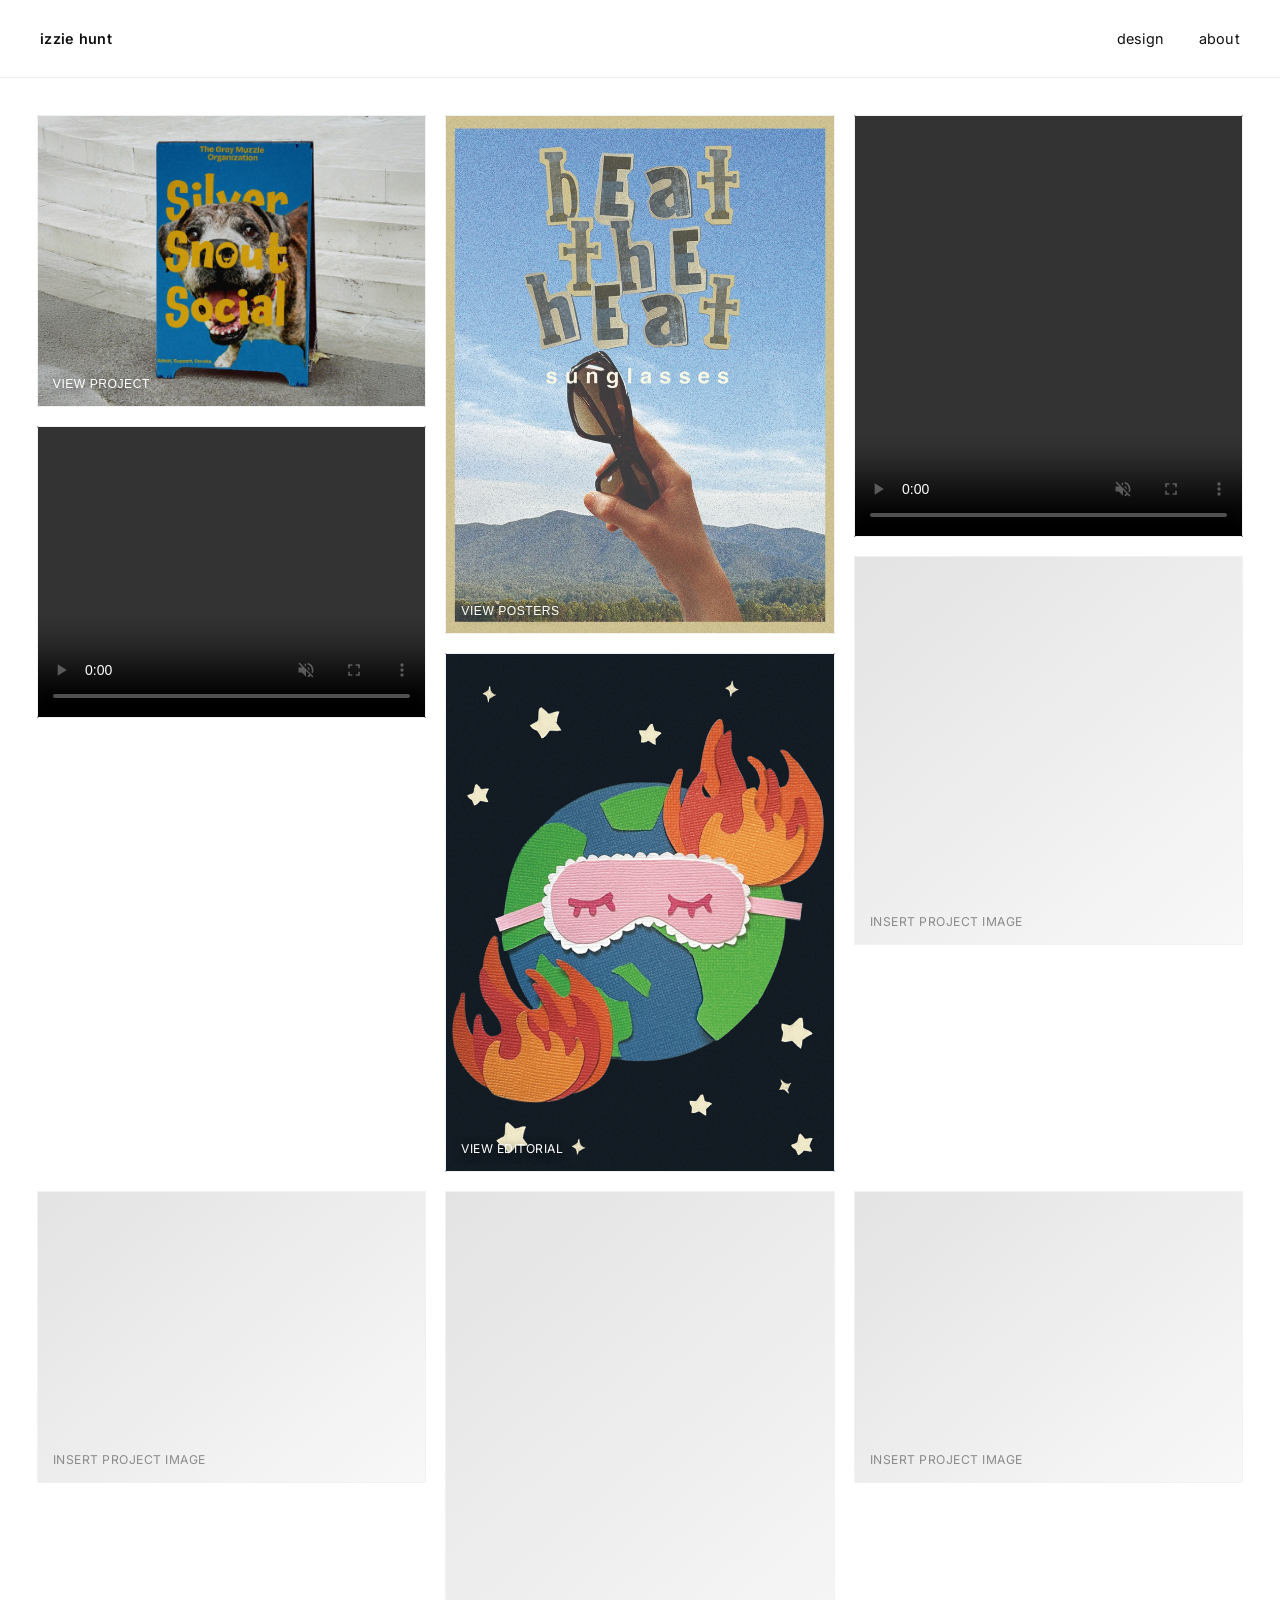
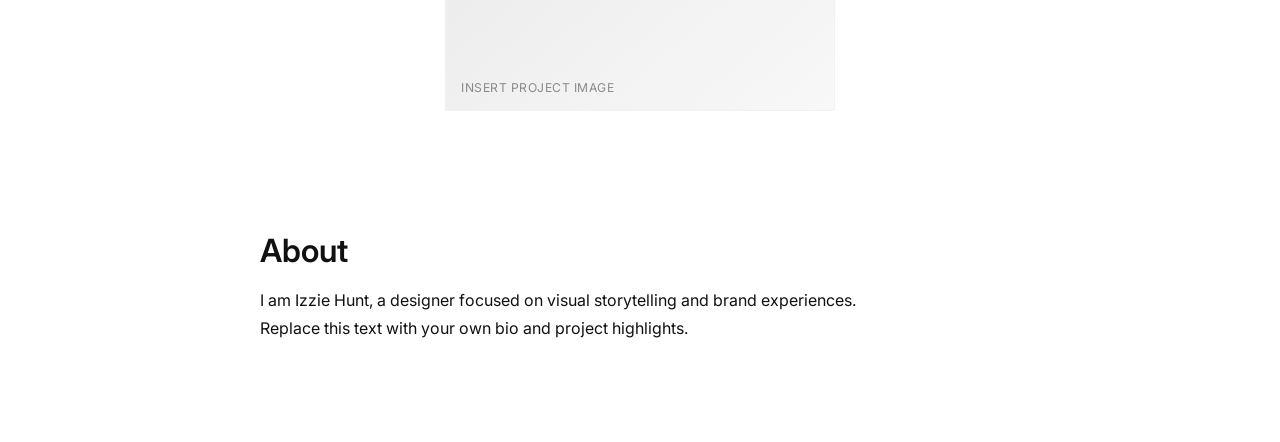
==== index.html @ c98a4c69 "Update index.html" ====
<!DOCTYPE html>
<html lang="en">
  <head>
    <meta charset="UTF-8" />
    <meta name="viewport" content="width=device-width, initial-scale=1.0" />
    <title>Izzie Hunt Portfolio</title>
    <link rel="preconnect" href="https://fonts.googleapis.com" />
    <link rel="preconnect" href="https://fonts.gstatic.com" crossorigin />
    <link
      href="https://fonts.googleapis.com/css2?family=Inter:wght@400;500;600&display=swap"
      rel="stylesheet"
    />
    <link rel="stylesheet" href="./styles.css" />
  </head>
  <body>
    <header class="top-bar">
      <a class="brand" href="#top">izzie hunt</a>
      <nav class="menu" aria-label="Main navigation">
        <a href="#design">design</a>
        <a href="#about">about</a>
      </nav>
    </header>

    <main id="top">
      <section
        id="design"
        class="gallery gallery--placed"
        aria-label="Selected work"
      >
        <div
          class="gallery__left-stack"
          role="group"
          aria-label="Silver Snout Social project and DSGN grid motion"
        >
          <article class="work work-landscape featured-work gallery__mia">
            <button
              class="work-link"
              id="openProjectGallery"
              aria-label="Open Silver Snout Social project gallery"
            >
              <img
                src="./assets/mia-poster.png"
                alt="Silver Snout Social poster design"
              />
              <span class="slot-label">View Project</span>
            </button>
          </article>
          <article class="work work-landscape gallery__grid-video">
            <video
              id="motion103Video"
              class="motion-grid-video grid-video-el"
              src="./assets/final-103-po4.mp4"
              autoplay
              loop
              muted
              controls
              controlsList="nofullscreen"
              disablePictureInPicture
              playsinline
              preload="auto"
              aria-label="DSGN 103 PO4 — grid motion piece"
            ></video>
          </article>
        </div>
        <div
          class="gallery__middle-stack"
          role="group"
          aria-label="Poster series and editorial illustration"
        >
          <article class="work work-portrait gallery__r1c2 poster-project-cover">
            <button
              type="button"
              class="work-link"
              id="openPosterGallery"
              aria-label="Open poster series gallery"
            >
              <img
                src="./assets/poster-2.png"
                alt=""
              />
              <span class="slot-label poster-project-label">View posters</span>
            </button>
          </article>
          <article class="work work-portrait gallery__r2-portrait editorial-project-cover">
            <a
              class="work-link"
              href="./assets/editorial-illustration-102.pdf"
              target="_blank"
              rel="noopener noreferrer"
              aria-label="Open editorial illustration PDF in a new tab"
            >
              <img
                src="./assets/editorial-illustration-102.png"
                alt="Editorial illustration from final for submission 102"
              />
              <span class="slot-label poster-project-label">View editorial</span>
            </a>
          </article>
        </div>
        <article class="work work-landscape gallery__r1c3 gallery__flicker">
          <video
            class="portfolio-screen-recording grid-video-el"
            src="./assets/screen-recording-2026-04-27.mov"
            autoplay
            loop
            muted
            controls
            controlsList="nofullscreen"
            disablePictureInPicture
            playsinline
            preload="auto"
            aria-label="Flicker recording — Light up the night"
          ></video>
        </article>
        <article class="work work-square gallery__r2-c3">
          <div class="slot-label">Insert Project Image</div>
        </article>
        <article class="work work-landscape gallery__r3-a">
          <div class="slot-label">Insert Project Image</div>
        </article>
        <article class="work work-portrait gallery__r3-b">
          <div class="slot-label">Insert Project Image</div>
        </article>
        <article class="work work-landscape gallery__r3-insert">
          <div class="slot-label">Insert Project Image</div>
        </article>
      </section>

      <section id="about" class="about">
        <h1>About</h1>
        <p>
          I am Izzie Hunt, a designer focused on visual storytelling and brand
          experiences. Replace this text with your own bio and project
          highlights.
        </p>
      </section>
    </main>

    <div
      class="lightbox"
      id="projectLightbox"
      aria-hidden="true"
      role="dialog"
      aria-label="Project image gallery"
    >
      <button class="lightbox-close" id="closeLightbox" aria-label="Close gallery">
        &times;
      </button>
      <button class="lightbox-nav prev" id="prevImage" aria-label="Previous image">
        &#10094;
      </button>
      <figure class="lightbox-content">
        <img id="lightboxImage" src="" alt="" />
      </figure>
      <button class="lightbox-nav next" id="nextImage" aria-label="Next image">
        &#10095;
      </button>
    </div>

    <div
      class="lightbox lightbox--posters"
      id="posterLightbox"
      aria-hidden="true"
      role="dialog"
      aria-label="Poster series gallery"
    >
      <button
        class="lightbox-close"
        id="closePosterLightbox"
        type="button"
        aria-label="Close poster gallery"
      >
        &times;
      </button>
      <button
        class="lightbox-nav prev"
        id="prevPoster"
        type="button"
        aria-label="Previous poster"
      >
        &#10094;
      </button>
      <figure class="lightbox-content">
        <img id="posterLightboxImage" src="" alt="" width="768" height="1024" />
      </figure>
      <button
        class="lightbox-nav next"
        id="nextPoster"
        type="button"
        aria-label="Next poster"
      >
        &#10095;
      </button>
    </div>

    <script>
      const projectImages = [
        {
          src: "./assets/mia-poster.png",
          alt: "Silver Snout Social poster design"
        },
        {
          src: "./assets/tote-bag-mockup.png",
          alt: "Silver Snout Social tote bag mockup"
        },
        {
          src: "./assets/employee-tshirt.png",
          alt: "Silver Snout Social t-shirt mockup"
        },
        {
          src: "./assets/bandana-merch-mockup.png",
          alt: "Silver Snout Social bandana mockup"
        }
      ];

      const openButton = document.getElementById("openProjectGallery");
      const lightbox = document.getElementById("projectLightbox");
      const lightboxImage = document.getElementById("lightboxImage");
      const closeButton = document.getElementById("closeLightbox");
      const prevButton = document.getElementById("prevImage");
      const nextButton = document.getElementById("nextImage");
      let currentIndex = 0;

      function renderImage(index) {
        const selected = projectImages[index];
        lightboxImage.src = selected.src;
        lightboxImage.alt = selected.alt;
      }

      const posterImages = [
        {
          src: "./assets/poster-2.png",
          alt: "Poster — beat the heat"
        },
        {
          src: "./assets/poster-1.png",
          alt: "Poster — gold clouds"
        },
        {
          src: "./assets/poster-3.png",
          alt: "Poster — happier eyes"
        }
      ];

      const posterLightbox = document.getElementById("posterLightbox");
      const posterLightboxImage = document.getElementById("posterLightboxImage");
      const openPosterButton = document.getElementById("openPosterGallery");
      const closePosterButton = document.getElementById("closePosterLightbox");
      const prevPosterButton = document.getElementById("prevPoster");
      const nextPosterButton = document.getElementById("nextPoster");
      let posterCurrentIndex = 0;

      function renderPoster(index) {
        const selected = posterImages[index];
        posterLightboxImage.src = selected.src;
        posterLightboxImage.alt = selected.alt;
      }

      function closePosterLightbox() {
        posterLightbox.classList.remove("is-open");
        posterLightbox.setAttribute("aria-hidden", "true");
        document.body.classList.remove("no-scroll");
      }

      function openPosterLightbox() {
        closeLightbox();
        posterCurrentIndex = 0;
        renderPoster(posterCurrentIndex);
        posterLightbox.classList.add("is-open");
        posterLightbox.setAttribute("aria-hidden", "false");
        document.body.classList.add("no-scroll");
      }

      function showPosterPrevious() {
        posterCurrentIndex =
          (posterCurrentIndex - 1 + posterImages.length) % posterImages.length;
        renderPoster(posterCurrentIndex);
      }

      function showPosterNext() {
        posterCurrentIndex = (posterCurrentIndex + 1) % posterImages.length;
        renderPoster(posterCurrentIndex);
      }

      function openLightbox() {
        closePosterLightbox();
        renderImage(currentIndex);
        lightbox.classList.add("is-open");
        lightbox.setAttribute("aria-hidden", "false");
        document.body.classList.add("no-scroll");
      }

      function closeLightbox() {
        lightbox.classList.remove("is-open");
        lightbox.setAttribute("aria-hidden", "true");
        if (!posterLightbox.classList.contains("is-open")) {
          document.body.classList.remove("no-scroll");
        }
      }

      function showPrevious() {
        currentIndex =
          (currentIndex - 1 + projectImages.length) % projectImages.length;
        renderImage(currentIndex);
      }

      function showNext() {
        currentIndex = (currentIndex + 1) % projectImages.length;
        renderImage(currentIndex);
      }

      openButton.addEventListener("click", openLightbox);
      closeButton.addEventListener("click", closeLightbox);
      prevButton.addEventListener("click", showPrevious);
      nextButton.addEventListener("click", showNext);

      lightbox.addEventListener("click", (event) => {
        if (event.target === lightbox) {
          closeLightbox();
        }
      });

      openPosterButton.addEventListener("click", openPosterLightbox);
      closePosterButton.addEventListener("click", closePosterLightbox);
      prevPosterButton.addEventListener("click", showPosterPrevious);
      nextPosterButton.addEventListener("click", showPosterNext);

      posterLightbox.addEventListener("click", (event) => {
        if (event.target === posterLightbox) {
          closePosterLightbox();
        }
      });

      const motion103Video = document.getElementById("motion103Video");
      if (motion103Video) {
        motion103Video.addEventListener("dblclick", (event) => {
          event.preventDefault();
        });
        const tryMotionPlay = () => {
          motion103Video.play().catch(() => {});
        };
        motion103Video.addEventListener("loadedmetadata", tryMotionPlay);
      }

      document.addEventListener("keydown", (event) => {
        if (event.key === "Escape") {
          if (posterLightbox.classList.contains("is-open")) {
            closePosterLightbox();
            return;
          }
          if (lightbox.classList.contains("is-open")) {
            closeLightbox();
          }
          return;
        }
        if (posterLightbox.classList.contains("is-open")) {
          if (event.key === "ArrowLeft") {
            showPosterPrevious();
          }
          if (event.key === "ArrowRight") {
            showPosterNext();
          }
          return;
        }
        if (!lightbox.classList.contains("is-open")) {
          return;
        }
        if (event.key === "ArrowLeft") {
          showPrevious();
        }
        if (event.key === "ArrowRight") {
          showNext();
        }
      });

      const portfolioVideos = document.querySelectorAll(
        ".portfolio-screen-recording"
      );
      portfolioVideos.forEach((video) => {
        video.addEventListener("dblclick", (event) => {
          event.preventDefault();
        });
        const setPlaybackDouble = () => {
          video.playbackRate = 2;
        };
        const tryPlay = () => {
          setPlaybackDouble();
          video.play().catch(() => {});
        };
        video.addEventListener("loadedmetadata", tryPlay);
        video.addEventListener("play", () => {
          portfolioVideos.forEach((other) => {
            if (other !== video) {
              other.pause();
            }
          });
          setPlaybackDouble();
        });
      });

      document.addEventListener("visibilitychange", () => {
        if (document.hidden) {
          return;
        }
        document.querySelectorAll(".portfolio-screen-recording").forEach((v) => {
          v.playbackRate = 2;
          v.play().catch(() => {});
        });
        if (motion103Video) {
          motion103Video.play().catch(() => {});
        }
      });
    </script>
  </body>
</html>
---- styles.css ----
:root {
  --bg: #ffffff;
  --text: #111111;
  --muted: #8b8b8b;
  --header-height: 78px;
  --line: #ececec;
}

* {
  box-sizing: border-box;
}

html {
  scroll-behavior: smooth;
}

body {
  margin: 0;
  font-family: "Inter", -apple-system, BlinkMacSystemFont, "Segoe UI", sans-serif;
  background: var(--bg);
  color: var(--text);
}

body.no-scroll {
  overflow: hidden;
}

.top-bar {
  position: sticky;
  top: 0;
  z-index: 1000;
  height: var(--header-height);
  display: flex;
  align-items: center;
  justify-content: space-between;
  padding: 0 clamp(1rem, 4vw, 2.5rem);
  background: rgba(255, 255, 255, 0.95);
  backdrop-filter: blur(4px);
  border-bottom: 1px solid var(--line);
}

.brand,
.menu a {
  text-decoration: none;
  color: var(--text);
  text-transform: lowercase;
  letter-spacing: 0.02em;
  font-size: 0.9rem;
}

.brand {
  font-weight: 600;
}

.menu {
  display: flex;
  gap: clamp(1.2rem, 3vw, 2.2rem);
}

main {
  padding: clamp(1.3rem, 3.5vw, 2.3rem);
}

.gallery {
  display: grid;
  grid-template-columns: repeat(12, 1fr);
  gap: clamp(0.75rem, 1.5vw, 1.25rem);
}

.gallery--placed .gallery__left-stack {
  grid-column: 1 / span 4;
  grid-row: 1 / span 2;
  display: flex;
  flex-direction: column;
  gap: clamp(0.75rem, 1.5vw, 1.25rem);
  align-self: start;
  min-width: 0;
}

.gallery__left-stack .gallery__mia,
.gallery__left-stack .gallery__grid-video {
  width: 100%;
}

.gallery--placed .gallery__middle-stack {
  grid-column: 5 / span 4;
  grid-row: 1 / span 2;
  display: flex;
  flex-direction: column;
  gap: clamp(0.75rem, 1.5vw, 1.25rem);
  align-self: start;
  min-width: 0;
}

.gallery__middle-stack .gallery__r1c2,
.gallery__middle-stack .gallery__r2-portrait {
  width: 100%;
}

.gallery--placed .gallery__r1c2 {
  grid-column: 5 / span 4;
  grid-row: 1;
}

.gallery--placed .gallery__r1c3 {
  grid-column: 9 / span 4;
  grid-row: 1;
}

.gallery--placed .gallery__r2-portrait {
  grid-column: 5 / span 4;
  grid-row: 2;
}

.gallery--placed .gallery__r2-c3 {
  grid-column: 9 / span 4;
  grid-row: 2;
}

.gallery--placed .gallery__r3-a {
  grid-column: 1 / span 4;
  grid-row: 3;
}

.gallery--placed .gallery__r3-b {
  grid-column: 5 / span 4;
  grid-row: 3;
}

.gallery--placed .gallery__r3-insert {
  grid-column: 9 / span 4;
  grid-row: 3;
}

.gallery--placed .gallery__flicker.work-landscape {
  aspect-ratio: unset;
  min-height: 0;
  align-self: stretch;
}

.work {
  position: relative;
  border-radius: 2px;
  min-height: 260px;
  overflow: hidden;
  background-image: linear-gradient(140deg, #e3e3e3 0%, #f8f8f8 100%);
}

.work-link {
  appearance: none;
  width: 100%;
  height: 100%;
  border: 0;
  margin: 0;
  padding: 0;
  background: transparent;
  cursor: pointer;
  position: relative;
}

.featured-work img {
  width: 100%;
  height: 100%;
  object-fit: cover;
  display: block;
  transition: transform 220ms ease;
}

.featured-work:hover img {
  transform: scale(1.015);
}

.work::after {
  content: "";
  position: absolute;
  inset: 0;
  border: 1px solid #f1f1f1;
  pointer-events: none;
}

.slot-label {
  position: absolute;
  left: 1rem;
  bottom: 1rem;
  font-size: 0.76rem;
  color: var(--muted);
  letter-spacing: 0.04em;
  text-transform: uppercase;
}

.featured-work .slot-label {
  color: #ffffff;
  text-shadow: 0 2px 10px rgba(0, 0, 0, 0.6);
}

.poster-project-cover img,
.editorial-project-cover img {
  width: 100%;
  height: 100%;
  object-fit: cover;
  display: block;
  transition: transform 220ms ease;
}

.poster-project-cover:hover img,
.editorial-project-cover:hover img {
  transform: scale(1.015);
}

.poster-project-label {
  color: #ffffff;
  text-shadow: 0 2px 10px rgba(0, 0, 0, 0.65);
}

.grid-video-el {
  width: 100%;
  height: 100%;
  object-fit: cover;
  display: block;
  background: #0a0a0a;
}

.work-landscape {
  grid-column: span 4;
  aspect-ratio: 4 / 3;
}

.work-square {
  grid-column: span 4;
  aspect-ratio: 1 / 1;
}

.work-portrait {
  grid-column: span 4;
  aspect-ratio: 3 / 4;
}

.about {
  margin: clamp(4rem, 10vw, 7rem) auto clamp(2rem, 6vw, 4rem);
  max-width: 760px;
  padding-top: 0.5rem;
}

.about h1 {
  font-size: clamp(1.4rem, 2.8vw, 2rem);
  font-weight: 600;
  margin: 0 0 1rem;
}

.about p {
  margin: 0;
  line-height: 1.75;
  max-width: 62ch;
}

.lightbox {
  position: fixed;
  inset: 0;
  background: rgba(0, 0, 0, 0.82);
  display: none;
  align-items: center;
  justify-content: center;
  z-index: 3000;
}

.lightbox.is-open {
  display: flex;
}

.lightbox-content {
  margin: 0;
  width: min(92vw, 1300px);
  max-height: 88vh;
}

.lightbox-content img {
  width: 100%;
  max-height: 88vh;
  object-fit: contain;
  display: block;
}

.lightbox-close,
.lightbox-nav {
  position: absolute;
  border: 0;
  background: rgba(0, 0, 0, 0.35);
  color: #ffffff;
  cursor: pointer;
}

.lightbox-close {
  top: 1.1rem;
  right: 1.1rem;
  width: 42px;
  height: 42px;
  border-radius: 999px;
  font-size: 1.8rem;
  line-height: 1;
}

.lightbox-nav {
  top: 50%;
  transform: translateY(-50%);
  width: 48px;
  height: 48px;
  border-radius: 999px;
  font-size: 1.7rem;
  line-height: 1;
}

.lightbox-nav.prev {
  left: 1.1rem;
}

.lightbox-nav.next {
  right: 1.1rem;
}

.lightbox--posters .lightbox-close {
  z-index: 3100;
}

@media (max-width: 960px) {
  .gallery.gallery--placed {
    display: flex;
    flex-direction: column;
    align-items: stretch;
    gap: clamp(0.75rem, 1.5vw, 1.25rem);
  }

  .gallery.gallery--placed > * {
    width: 100%;
    max-width: 100%;
    min-width: 0;
    grid-column: unset;
    grid-row: unset;
  }

  .gallery.gallery--placed .gallery__left-stack {
    grid-column: unset;
    grid-row: unset;
    align-self: stretch;
  }

  .gallery.gallery--placed .gallery__middle-stack {
    grid-column: unset;
    grid-row: unset;
    align-self: stretch;
  }

  .gallery.gallery--placed .gallery__flicker.work-landscape {
    align-self: stretch;
    max-height: min(85vh, 720px);
  }

  .gallery.gallery--placed .gallery__flicker .grid-video-el {
    max-height: min(85vh, 720px);
    object-fit: cover;
  }

  .work-landscape,
  .work-square,
  .work-portrait {
    grid-column: unset;
  }
}

@media (max-width: 620px) {
  .top-bar {
    height: 66px;
  }

  .brand,
  .menu a {
    font-size: 0.82rem;
  }

  .work-landscape,
  .work-square,
  .work-portrait {
    grid-column: unset;
  }

  .work {
    min-height: 220px;
  }

  .lightbox-nav {
    width: 42px;
    height: 42px;
  }
}
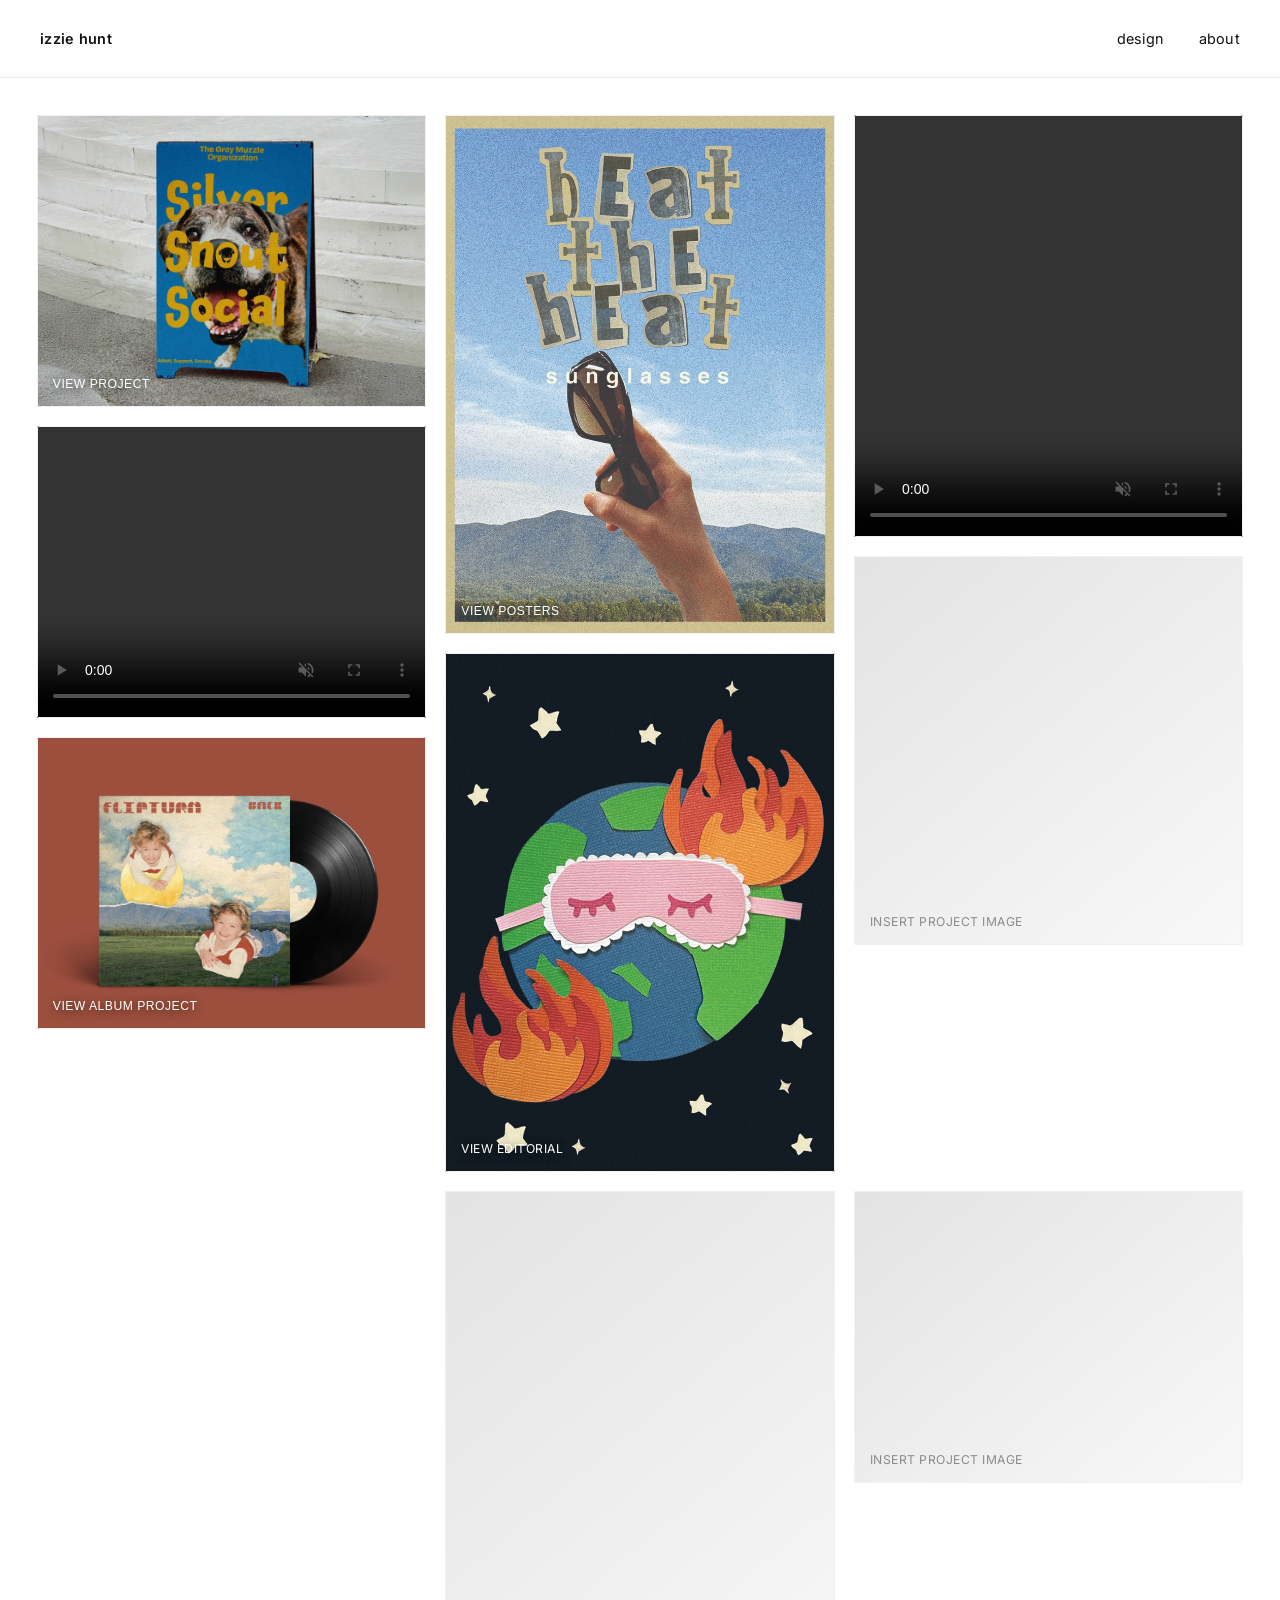
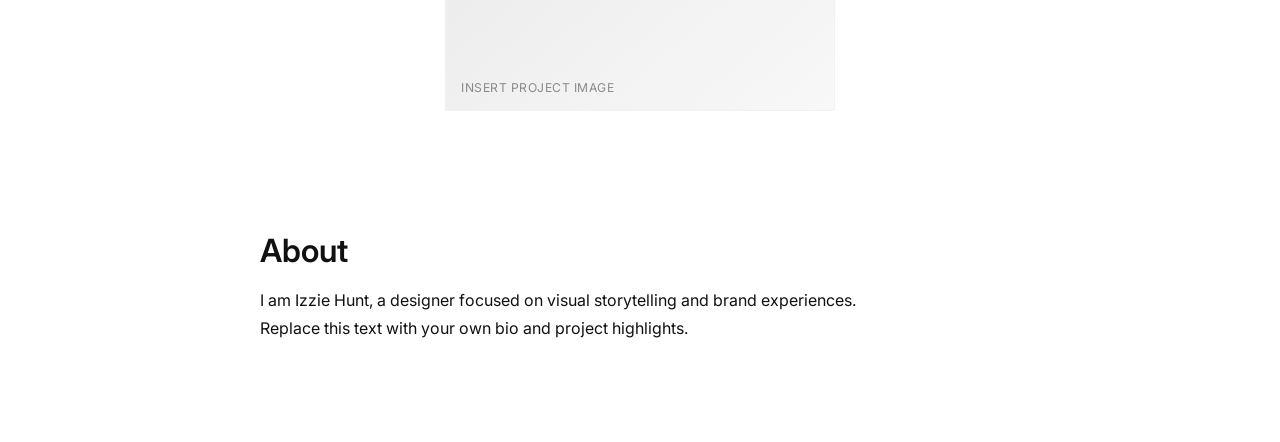
==== commit bb4a7fb2: "adding album covers" ====
--- a/index.html
+++ b/index.html
@@ -60,6 +60,20 @@
               preload="auto"
               aria-label="DSGN 103 PO4 — grid motion piece"
             ></video>
+          </article>
+          <article class="work work-landscape album-project-cover">
+            <button
+              type="button"
+              class="work-link"
+              id="openAlbumGallery"
+              aria-label="Open album cover project gallery"
+            >
+              <img
+                src="./assets/album-color.png"
+                alt="Flipturn Back album cover design"
+              />
+              <span class="slot-label poster-project-label">View album project</span>
+            </button>
           </article>
         </div>
         <div
@@ -115,9 +129,6 @@
         <article class="work work-square gallery__r2-c3">
           <div class="slot-label">Insert Project Image</div>
         </article>
-        <article class="work work-landscape gallery__r3-a">
-          <div class="slot-label">Insert Project Image</div>
-        </article>
         <article class="work work-portrait gallery__r3-b">
           <div class="slot-label">Insert Project Image</div>
         </article>
@@ -193,6 +204,42 @@
       </button>
     </div>
 
+    <div
+      class="lightbox lightbox--album"
+      id="albumLightbox"
+      aria-hidden="true"
+      role="dialog"
+      aria-label="Album cover project gallery"
+    >
+      <button
+        class="lightbox-close"
+        id="closeAlbumLightbox"
+        type="button"
+        aria-label="Close album gallery"
+      >
+        &times;
+      </button>
+      <button
+        class="lightbox-nav prev"
+        id="prevAlbum"
+        type="button"
+        aria-label="Previous album design"
+      >
+        &#10094;
+      </button>
+      <figure class="lightbox-content">
+        <img id="albumLightboxImage" src="" alt="" />
+      </figure>
+      <button
+        class="lightbox-nav next"
+        id="nextAlbum"
+        type="button"
+        aria-label="Next album design"
+      >
+        &#10095;
+      </button>
+    </div>
+
     <script>
       const projectImages = [
         {
@@ -242,6 +289,17 @@
         }
       ];
 
+      const albumImages = [
+        {
+          src: "./assets/album-color.png",
+          alt: "Flipturn Back album cover design with childhood photo collage"
+        },
+        {
+          src: "./assets/album-pattern.png",
+          alt: "Flipturn Back album cover design with retro circular pattern"
+        }
+      ];
+
       const posterLightbox = document.getElementById("posterLightbox");
       const posterLightboxImage = document.getElementById("posterLightboxImage");
       const openPosterButton = document.getElementById("openPosterGallery");
@@ -249,6 +307,13 @@
       const prevPosterButton = document.getElementById("prevPoster");
       const nextPosterButton = document.getElementById("nextPoster");
       let posterCurrentIndex = 0;
+      const albumLightbox = document.getElementById("albumLightbox");
+      const albumLightboxImage = document.getElementById("albumLightboxImage");
+      const openAlbumButton = document.getElementById("openAlbumGallery");
+      const closeAlbumButton = document.getElementById("closeAlbumLightbox");
+      const prevAlbumButton = document.getElementById("prevAlbum");
+      const nextAlbumButton = document.getElementById("nextAlbum");
+      let albumCurrentIndex = 0;
 
       function renderPoster(index) {
         const selected = posterImages[index];
@@ -256,14 +321,23 @@
         posterLightboxImage.alt = selected.alt;
       }
 
+      function renderAlbum(index) {
+        const selected = albumImages[index];
+        albumLightboxImage.src = selected.src;
+        albumLightboxImage.alt = selected.alt;
+      }
+
       function closePosterLightbox() {
         posterLightbox.classList.remove("is-open");
         posterLightbox.setAttribute("aria-hidden", "true");
-        document.body.classList.remove("no-scroll");
+        if (!lightbox.classList.contains("is-open") && !albumLightbox.classList.contains("is-open")) {
+          document.body.classList.remove("no-scroll");
+        }
       }
 
       function openPosterLightbox() {
         closeLightbox();
+        closeAlbumLightbox();
         posterCurrentIndex = 0;
         renderPoster(posterCurrentIndex);
         posterLightbox.classList.add("is-open");
@@ -282,8 +356,38 @@
         renderPoster(posterCurrentIndex);
       }
 
+      function closeAlbumLightbox() {
+        albumLightbox.classList.remove("is-open");
+        albumLightbox.setAttribute("aria-hidden", "true");
+        if (!lightbox.classList.contains("is-open") && !posterLightbox.classList.contains("is-open")) {
+          document.body.classList.remove("no-scroll");
+        }
+      }
+
+      function openAlbumLightbox() {
+        closeLightbox();
+        closePosterLightbox();
+        albumCurrentIndex = 0;
+        renderAlbum(albumCurrentIndex);
+        albumLightbox.classList.add("is-open");
+        albumLightbox.setAttribute("aria-hidden", "false");
+        document.body.classList.add("no-scroll");
+      }
+
+      function showAlbumPrevious() {
+        albumCurrentIndex =
+          (albumCurrentIndex - 1 + albumImages.length) % albumImages.length;
+        renderAlbum(albumCurrentIndex);
+      }
+
+      function showAlbumNext() {
+        albumCurrentIndex = (albumCurrentIndex + 1) % albumImages.length;
+        renderAlbum(albumCurrentIndex);
+      }
+
       function openLightbox() {
         closePosterLightbox();
+        closeAlbumLightbox();
         renderImage(currentIndex);
         lightbox.classList.add("is-open");
         lightbox.setAttribute("aria-hidden", "false");
@@ -293,7 +397,7 @@
       function closeLightbox() {
         lightbox.classList.remove("is-open");
         lightbox.setAttribute("aria-hidden", "true");
-        if (!posterLightbox.classList.contains("is-open")) {
+        if (!posterLightbox.classList.contains("is-open") && !albumLightbox.classList.contains("is-open")) {
           document.body.classList.remove("no-scroll");
         }
       }
@@ -324,10 +428,20 @@
       closePosterButton.addEventListener("click", closePosterLightbox);
       prevPosterButton.addEventListener("click", showPosterPrevious);
       nextPosterButton.addEventListener("click", showPosterNext);
+      openAlbumButton.addEventListener("click", openAlbumLightbox);
+      closeAlbumButton.addEventListener("click", closeAlbumLightbox);
+      prevAlbumButton.addEventListener("click", showAlbumPrevious);
+      nextAlbumButton.addEventListener("click", showAlbumNext);
 
       posterLightbox.addEventListener("click", (event) => {
         if (event.target === posterLightbox) {
           closePosterLightbox();
+        }
+      });
+
+      albumLightbox.addEventListener("click", (event) => {
+        if (event.target === albumLightbox) {
+          closeAlbumLightbox();
         }
       });
 
@@ -344,6 +458,10 @@
 
       document.addEventListener("keydown", (event) => {
         if (event.key === "Escape") {
+          if (albumLightbox.classList.contains("is-open")) {
+            closeAlbumLightbox();
+            return;
+          }
           if (posterLightbox.classList.contains("is-open")) {
             closePosterLightbox();
             return;
@@ -359,6 +477,15 @@
           }
           if (event.key === "ArrowRight") {
             showPosterNext();
+          }
+          return;
+        }
+        if (albumLightbox.classList.contains("is-open")) {
+          if (event.key === "ArrowLeft") {
+            showAlbumPrevious();
+          }
+          if (event.key === "ArrowRight") {
+            showAlbumNext();
           }
           return;
         }
--- a/styles.css
+++ b/styles.css
@@ -69,7 +69,7 @@
 
 .gallery--placed .gallery__left-stack {
   grid-column: 1 / span 4;
-  grid-row: 1 / span 2;
+  grid-row: 1 / span 3;
   display: flex;
   flex-direction: column;
   gap: clamp(0.75rem, 1.5vw, 1.25rem);
@@ -194,7 +194,8 @@
 }
 
 .poster-project-cover img,
-.editorial-project-cover img {
+.editorial-project-cover img,
+.album-project-cover img {
   width: 100%;
   height: 100%;
   object-fit: cover;
@@ -203,7 +204,8 @@
 }
 
 .poster-project-cover:hover img,
-.editorial-project-cover:hover img {
+.editorial-project-cover:hover img,
+.album-project-cover:hover img {
   transform: scale(1.015);
 }
 
@@ -321,6 +323,10 @@
   z-index: 3100;
 }
 
+.lightbox--album .lightbox-close {
+  z-index: 3100;
+}
+
 @media (max-width: 960px) {
   .gallery.gallery--placed {
     display: flex;
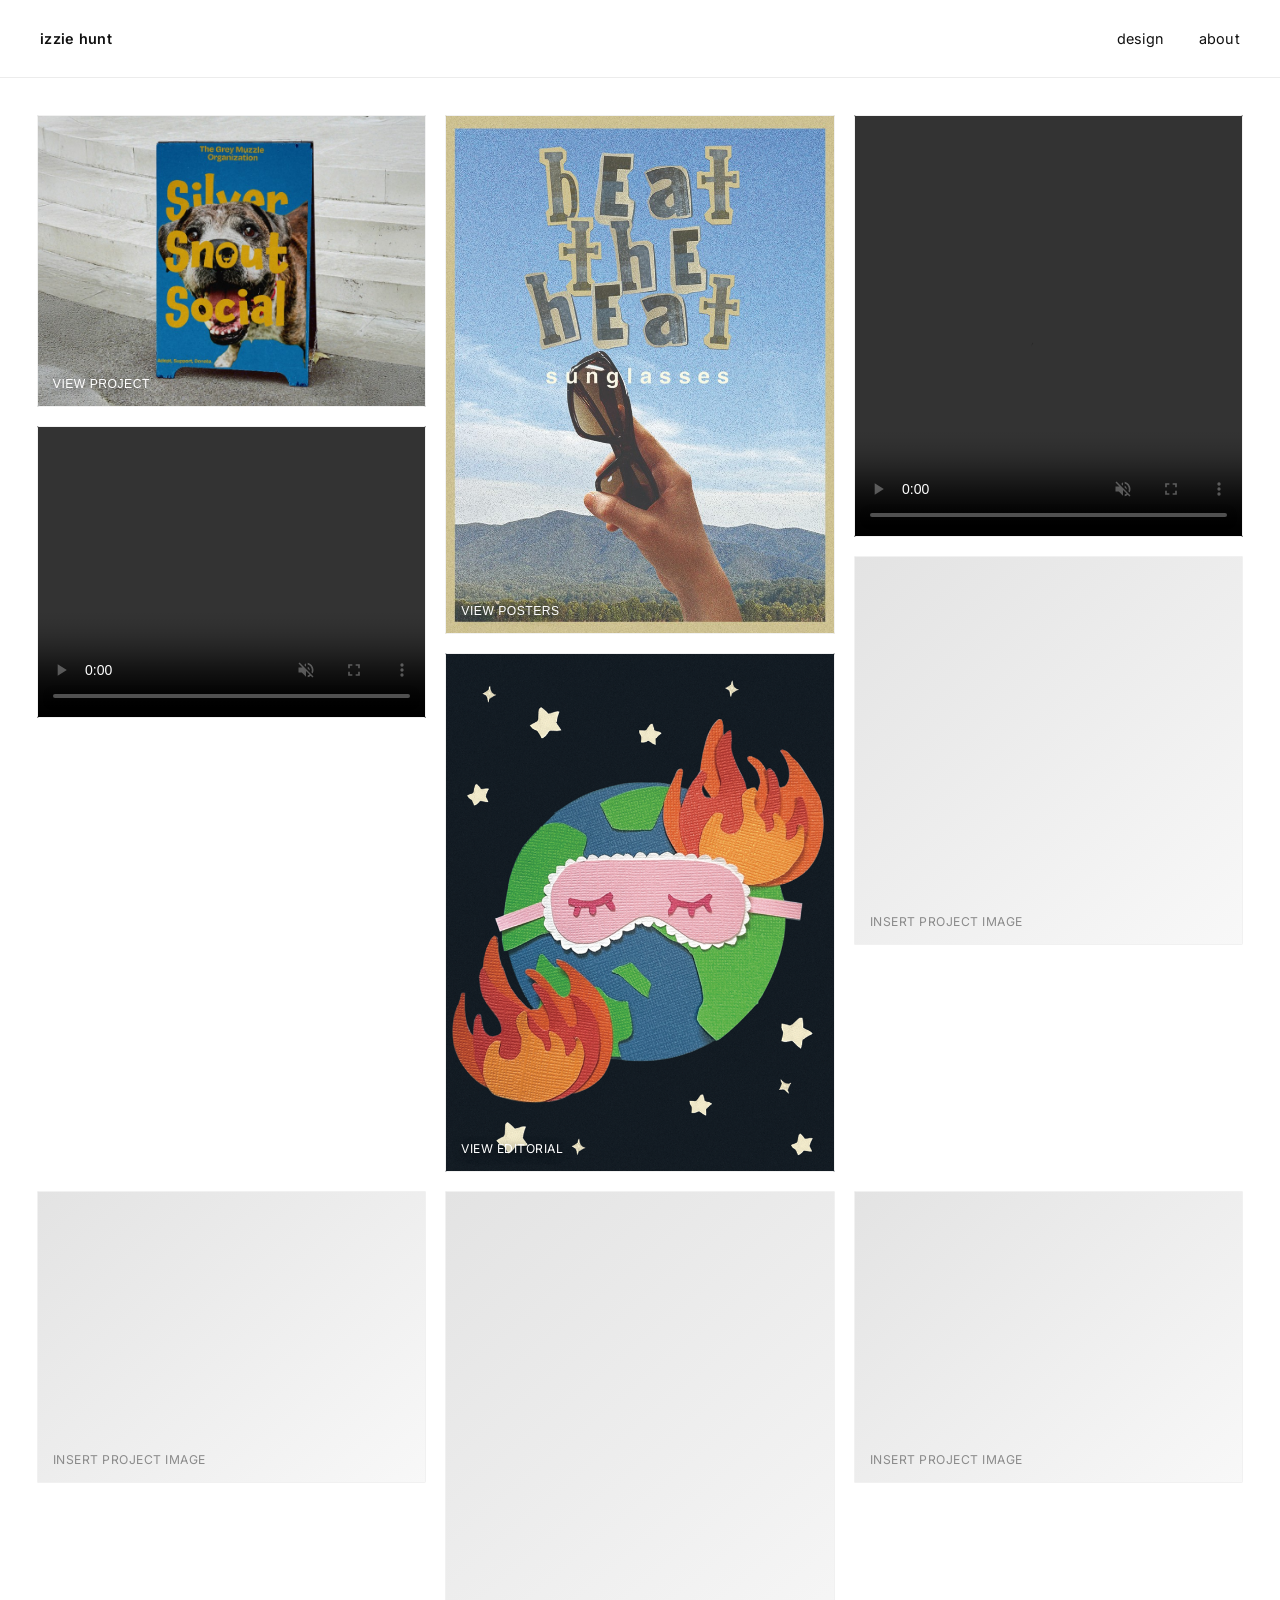
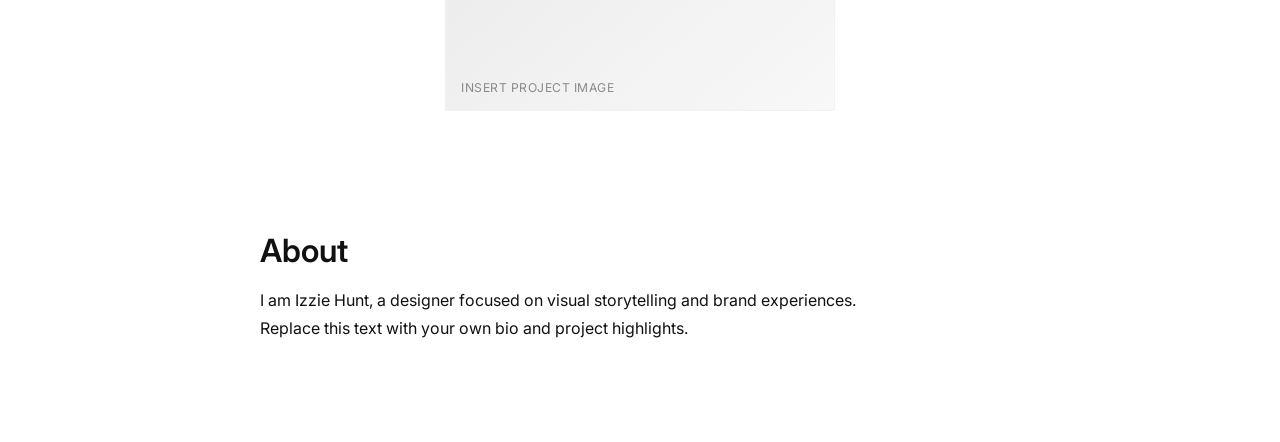
==== commit d327b861: "removal" ====
--- a/index.html
+++ b/index.html
@@ -60,20 +60,6 @@
               preload="auto"
               aria-label="DSGN 103 PO4 — grid motion piece"
             ></video>
-          </article>
-          <article class="work work-landscape album-project-cover">
-            <button
-              type="button"
-              class="work-link"
-              id="openAlbumGallery"
-              aria-label="Open album cover project gallery"
-            >
-              <img
-                src="./assets/album-color.png"
-                alt="Flipturn Back album cover design"
-              />
-              <span class="slot-label poster-project-label">View album project</span>
-            </button>
           </article>
         </div>
         <div
@@ -129,6 +115,9 @@
         <article class="work work-square gallery__r2-c3">
           <div class="slot-label">Insert Project Image</div>
         </article>
+        <article class="work work-landscape gallery__r3-a">
+          <div class="slot-label">Insert Project Image</div>
+        </article>
         <article class="work work-portrait gallery__r3-b">
           <div class="slot-label">Insert Project Image</div>
         </article>
@@ -204,42 +193,6 @@
       </button>
     </div>
 
-    <div
-      class="lightbox lightbox--album"
-      id="albumLightbox"
-      aria-hidden="true"
-      role="dialog"
-      aria-label="Album cover project gallery"
-    >
-      <button
-        class="lightbox-close"
-        id="closeAlbumLightbox"
-        type="button"
-        aria-label="Close album gallery"
-      >
-        &times;
-      </button>
-      <button
-        class="lightbox-nav prev"
-        id="prevAlbum"
-        type="button"
-        aria-label="Previous album design"
-      >
-        &#10094;
-      </button>
-      <figure class="lightbox-content">
-        <img id="albumLightboxImage" src="" alt="" />
-      </figure>
-      <button
-        class="lightbox-nav next"
-        id="nextAlbum"
-        type="button"
-        aria-label="Next album design"
-      >
-        &#10095;
-      </button>
-    </div>
-
     <script>
       const projectImages = [
         {
@@ -289,17 +242,6 @@
         }
       ];
 
-      const albumImages = [
-        {
-          src: "./assets/album-color.png",
-          alt: "Flipturn Back album cover design with childhood photo collage"
-        },
-        {
-          src: "./assets/album-pattern.png",
-          alt: "Flipturn Back album cover design with retro circular pattern"
-        }
-      ];
-
       const posterLightbox = document.getElementById("posterLightbox");
       const posterLightboxImage = document.getElementById("posterLightboxImage");
       const openPosterButton = document.getElementById("openPosterGallery");
@@ -307,13 +249,6 @@
       const prevPosterButton = document.getElementById("prevPoster");
       const nextPosterButton = document.getElementById("nextPoster");
       let posterCurrentIndex = 0;
-      const albumLightbox = document.getElementById("albumLightbox");
-      const albumLightboxImage = document.getElementById("albumLightboxImage");
-      const openAlbumButton = document.getElementById("openAlbumGallery");
-      const closeAlbumButton = document.getElementById("closeAlbumLightbox");
-      const prevAlbumButton = document.getElementById("prevAlbum");
-      const nextAlbumButton = document.getElementById("nextAlbum");
-      let albumCurrentIndex = 0;
 
       function renderPoster(index) {
         const selected = posterImages[index];
@@ -321,23 +256,16 @@
         posterLightboxImage.alt = selected.alt;
       }
 
-      function renderAlbum(index) {
-        const selected = albumImages[index];
-        albumLightboxImage.src = selected.src;
-        albumLightboxImage.alt = selected.alt;
-      }
-
       function closePosterLightbox() {
         posterLightbox.classList.remove("is-open");
         posterLightbox.setAttribute("aria-hidden", "true");
-        if (!lightbox.classList.contains("is-open") && !albumLightbox.classList.contains("is-open")) {
+        if (!lightbox.classList.contains("is-open")) {
           document.body.classList.remove("no-scroll");
         }
       }
 
       function openPosterLightbox() {
         closeLightbox();
-        closeAlbumLightbox();
         posterCurrentIndex = 0;
         renderPoster(posterCurrentIndex);
         posterLightbox.classList.add("is-open");
@@ -356,38 +284,8 @@
         renderPoster(posterCurrentIndex);
       }
 
-      function closeAlbumLightbox() {
-        albumLightbox.classList.remove("is-open");
-        albumLightbox.setAttribute("aria-hidden", "true");
-        if (!lightbox.classList.contains("is-open") && !posterLightbox.classList.contains("is-open")) {
-          document.body.classList.remove("no-scroll");
-        }
-      }
-
-      function openAlbumLightbox() {
-        closeLightbox();
-        closePosterLightbox();
-        albumCurrentIndex = 0;
-        renderAlbum(albumCurrentIndex);
-        albumLightbox.classList.add("is-open");
-        albumLightbox.setAttribute("aria-hidden", "false");
-        document.body.classList.add("no-scroll");
-      }
-
-      function showAlbumPrevious() {
-        albumCurrentIndex =
-          (albumCurrentIndex - 1 + albumImages.length) % albumImages.length;
-        renderAlbum(albumCurrentIndex);
-      }
-
-      function showAlbumNext() {
-        albumCurrentIndex = (albumCurrentIndex + 1) % albumImages.length;
-        renderAlbum(albumCurrentIndex);
-      }
-
       function openLightbox() {
         closePosterLightbox();
-        closeAlbumLightbox();
         renderImage(currentIndex);
         lightbox.classList.add("is-open");
         lightbox.setAttribute("aria-hidden", "false");
@@ -397,7 +295,7 @@
       function closeLightbox() {
         lightbox.classList.remove("is-open");
         lightbox.setAttribute("aria-hidden", "true");
-        if (!posterLightbox.classList.contains("is-open") && !albumLightbox.classList.contains("is-open")) {
+        if (!posterLightbox.classList.contains("is-open")) {
           document.body.classList.remove("no-scroll");
         }
       }
@@ -428,20 +326,10 @@
       closePosterButton.addEventListener("click", closePosterLightbox);
       prevPosterButton.addEventListener("click", showPosterPrevious);
       nextPosterButton.addEventListener("click", showPosterNext);
-      openAlbumButton.addEventListener("click", openAlbumLightbox);
-      closeAlbumButton.addEventListener("click", closeAlbumLightbox);
-      prevAlbumButton.addEventListener("click", showAlbumPrevious);
-      nextAlbumButton.addEventListener("click", showAlbumNext);
 
       posterLightbox.addEventListener("click", (event) => {
         if (event.target === posterLightbox) {
           closePosterLightbox();
-        }
-      });
-
-      albumLightbox.addEventListener("click", (event) => {
-        if (event.target === albumLightbox) {
-          closeAlbumLightbox();
         }
       });
 
@@ -458,10 +346,6 @@
 
       document.addEventListener("keydown", (event) => {
         if (event.key === "Escape") {
-          if (albumLightbox.classList.contains("is-open")) {
-            closeAlbumLightbox();
-            return;
-          }
           if (posterLightbox.classList.contains("is-open")) {
             closePosterLightbox();
             return;
@@ -477,15 +361,6 @@
           }
           if (event.key === "ArrowRight") {
             showPosterNext();
-          }
-          return;
-        }
-        if (albumLightbox.classList.contains("is-open")) {
-          if (event.key === "ArrowLeft") {
-            showAlbumPrevious();
-          }
-          if (event.key === "ArrowRight") {
-            showAlbumNext();
           }
           return;
         }
--- a/styles.css
+++ b/styles.css
@@ -69,7 +69,7 @@
 
 .gallery--placed .gallery__left-stack {
   grid-column: 1 / span 4;
-  grid-row: 1 / span 3;
+  grid-row: 1 / span 2;
   display: flex;
   flex-direction: column;
   gap: clamp(0.75rem, 1.5vw, 1.25rem);
@@ -194,8 +194,7 @@
 }
 
 .poster-project-cover img,
-.editorial-project-cover img,
-.album-project-cover img {
+.editorial-project-cover img {
   width: 100%;
   height: 100%;
   object-fit: cover;
@@ -204,8 +203,7 @@
 }
 
 .poster-project-cover:hover img,
-.editorial-project-cover:hover img,
-.album-project-cover:hover img {
+.editorial-project-cover:hover img {
   transform: scale(1.015);
 }
 
@@ -323,10 +321,6 @@
   z-index: 3100;
 }
 
-.lightbox--album .lightbox-close {
-  z-index: 3100;
-}
-
 @media (max-width: 960px) {
   .gallery.gallery--placed {
     display: flex;
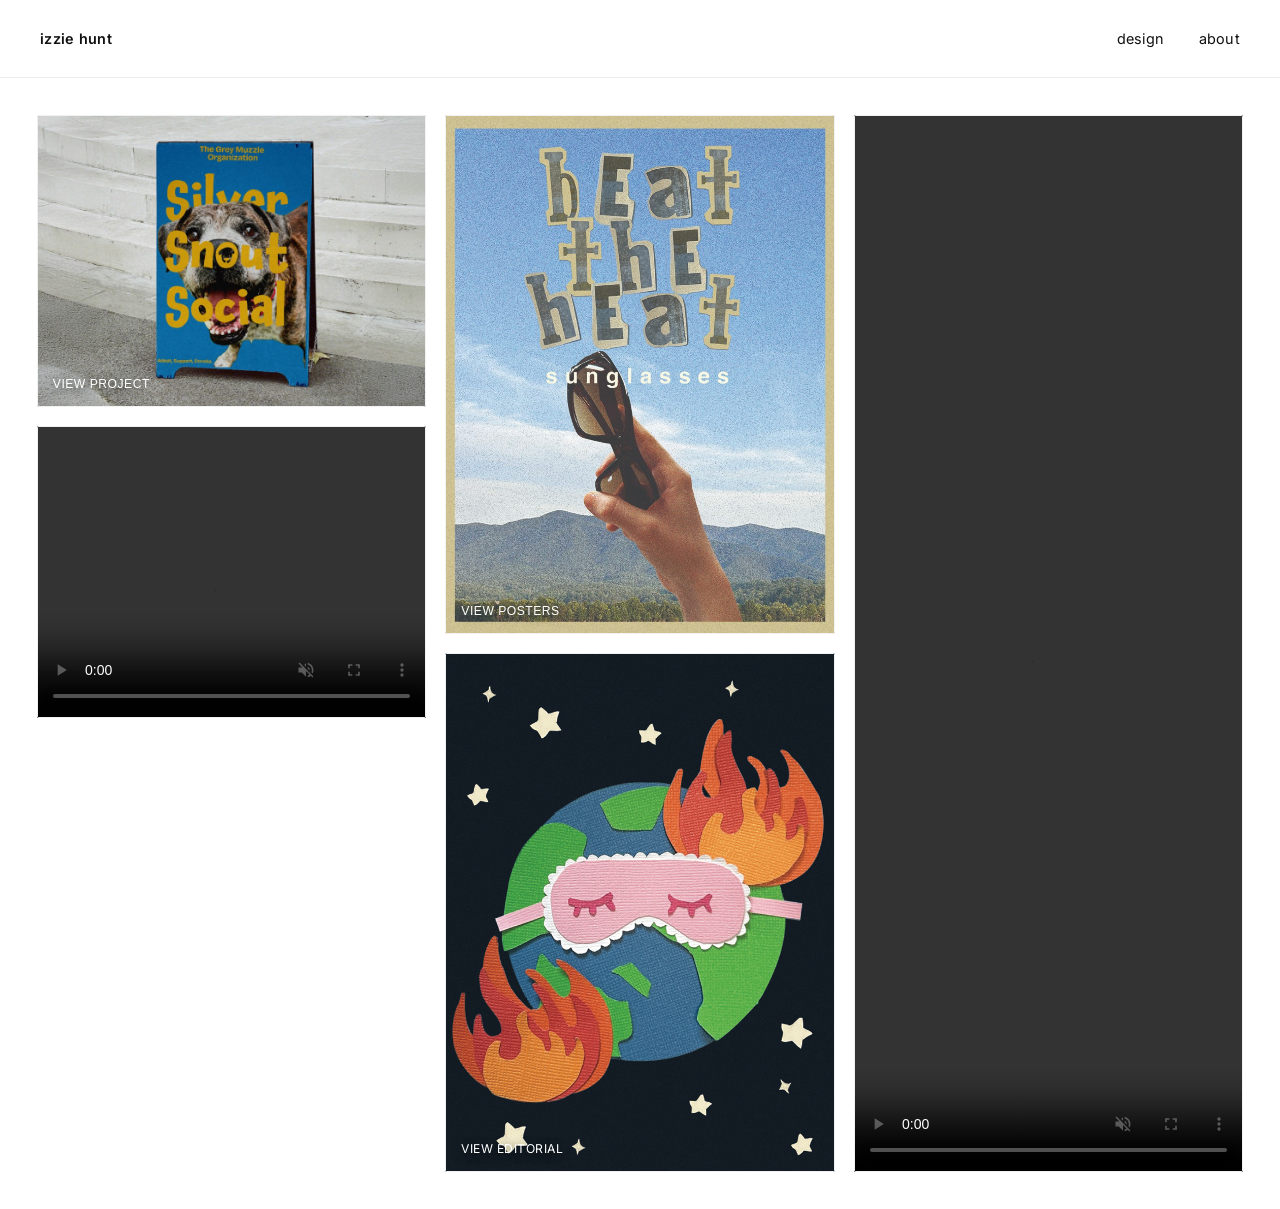
==== commit 3216fa24: "changes" ====
--- a/index.html
+++ b/index.html
@@ -14,10 +14,10 @@
   </head>
   <body>
     <header class="top-bar">
-      <a class="brand" href="#top">izzie hunt</a>
+      <a class="brand" href="./index.html">izzie hunt</a>
       <nav class="menu" aria-label="Main navigation">
-        <a href="#design">design</a>
-        <a href="#about">about</a>
+        <a href="./index.html#design">design</a>
+        <a href="./about.html">about</a>
       </nav>
     </header>
 
@@ -112,27 +112,6 @@
             aria-label="Flicker recording — Light up the night"
           ></video>
         </article>
-        <article class="work work-square gallery__r2-c3">
-          <div class="slot-label">Insert Project Image</div>
-        </article>
-        <article class="work work-landscape gallery__r3-a">
-          <div class="slot-label">Insert Project Image</div>
-        </article>
-        <article class="work work-portrait gallery__r3-b">
-          <div class="slot-label">Insert Project Image</div>
-        </article>
-        <article class="work work-landscape gallery__r3-insert">
-          <div class="slot-label">Insert Project Image</div>
-        </article>
-      </section>
-
-      <section id="about" class="about">
-        <h1>About</h1>
-        <p>
-          I am Izzie Hunt, a designer focused on visual storytelling and brand
-          experiences. Replace this text with your own bio and project
-          highlights.
-        </p>
       </section>
     </main>
 
--- a/styles.css
+++ b/styles.css
@@ -104,7 +104,7 @@
 
 .gallery--placed .gallery__r1c3 {
   grid-column: 9 / span 4;
-  grid-row: 1;
+  grid-row: 1 / span 2;
 }
 
 .gallery--placed .gallery__r2-portrait {
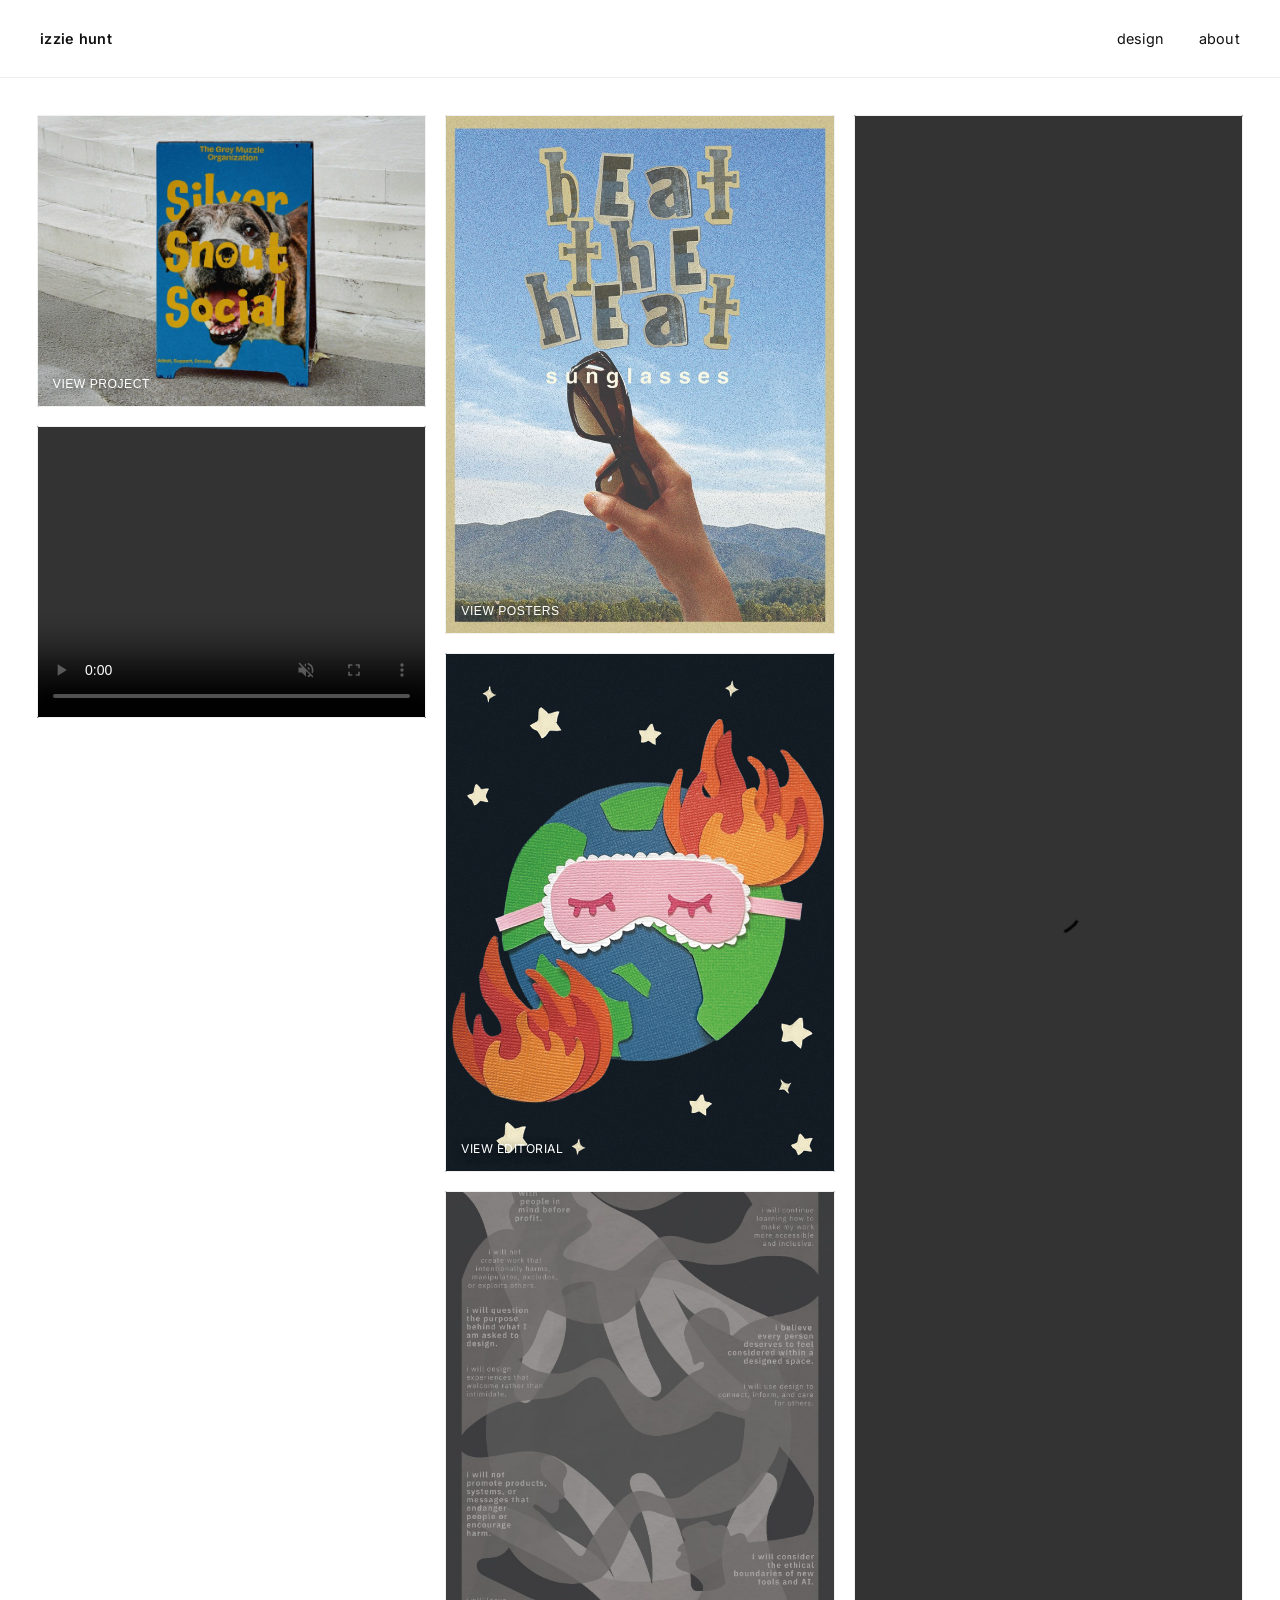
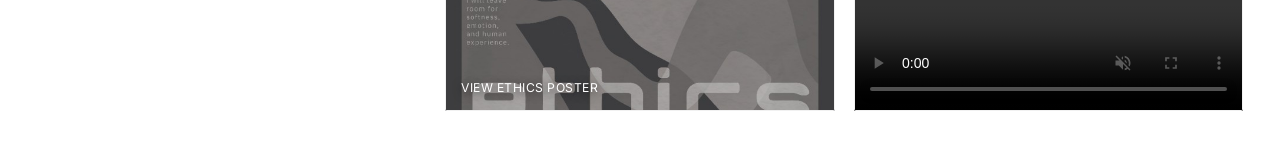
==== commit 2feeb881: "changes" ====
--- a/index.html
+++ b/index.html
@@ -96,6 +96,21 @@
               <span class="slot-label poster-project-label">View editorial</span>
             </a>
           </article>
+          <article class="work work-portrait gallery__ethics editorial-project-cover">
+            <a
+              class="work-link"
+              href="./assets/code-of-ethics.png"
+              target="_blank"
+              rel="noopener noreferrer"
+              aria-label="Open Code of Ethics poster in a new tab"
+            >
+              <img
+                src="./assets/code-of-ethics.png"
+                alt="Code of Ethics poster design"
+              />
+              <span class="slot-label poster-project-label">View ethics poster</span>
+            </a>
+          </article>
         </div>
         <article class="work work-landscape gallery__r1c3 gallery__flicker">
           <video
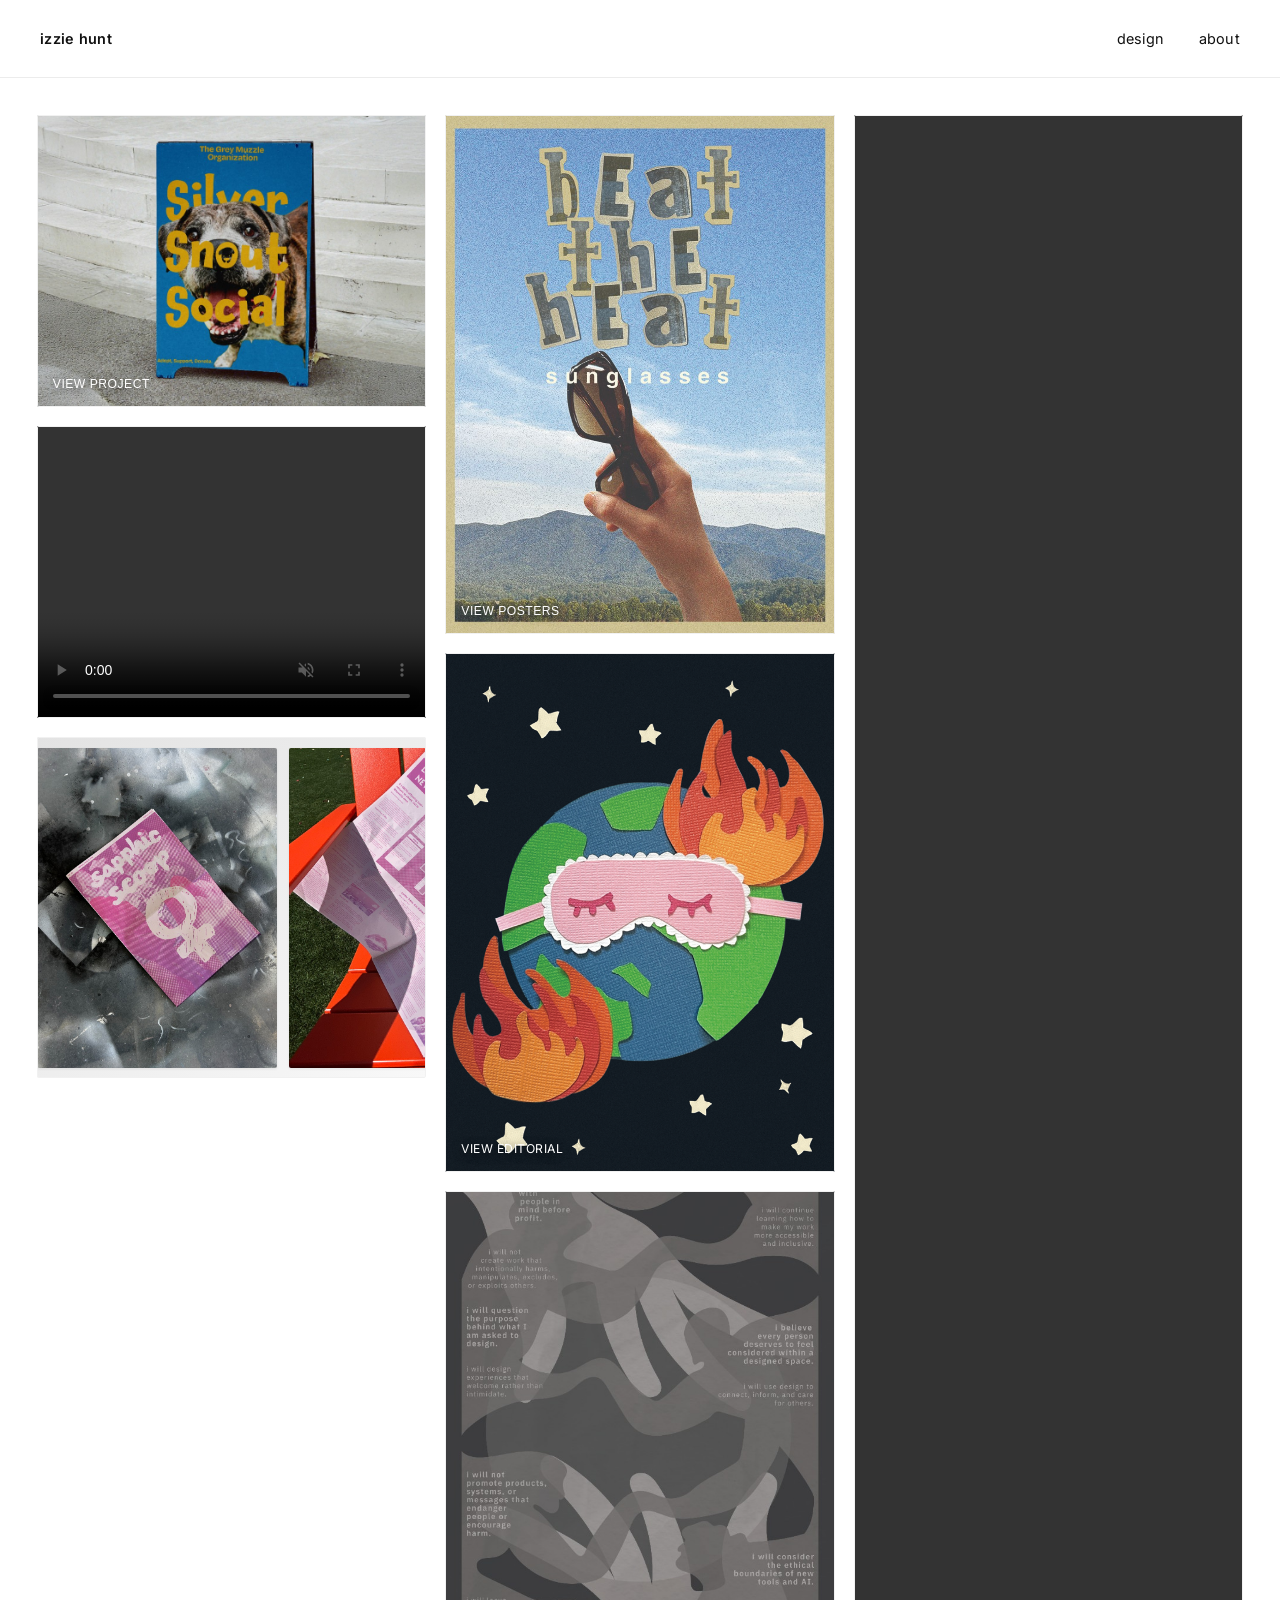
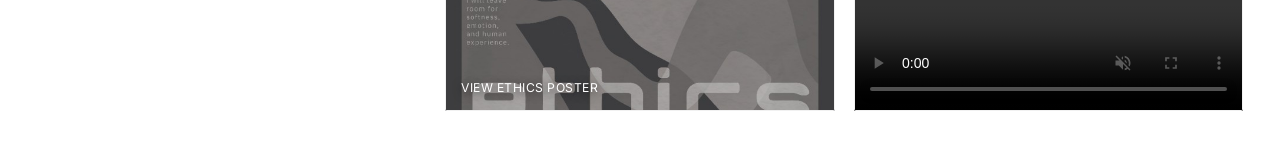
==== commit 0ac9a5f2: "commit" ====
--- a/index.html
+++ b/index.html
@@ -30,7 +30,7 @@
         <div
           class="gallery__left-stack"
           role="group"
-          aria-label="Silver Snout Social project and DSGN grid motion"
+          aria-label="Silver Snout Social project, motion grid, and Sapphic Scoop zine"
         >
           <article class="work work-landscape featured-work gallery__mia">
             <button
@@ -61,6 +61,35 @@
               aria-label="DSGN 103 PO4 — grid motion piece"
             ></video>
           </article>
+          <div
+            class="zine-scroll-strip"
+            role="region"
+            aria-label="Sapphic Scoop zine mockups — scroll horizontally"
+          >
+            <div class="zine-scroll-strip__inner">
+              <figure class="zine-scroll-strip__item">
+                <img
+                  src="./assets/sapphic-zine-cover.png"
+                  alt="Sapphic Scoop zine cover mockup"
+                  loading="lazy"
+                />
+              </figure>
+              <figure class="zine-scroll-strip__item">
+                <img
+                  src="./assets/sapphic-zine-inside.png"
+                  alt="Sapphic Scoop zine inside spread — Local News"
+                  loading="lazy"
+                />
+              </figure>
+              <figure class="zine-scroll-strip__item">
+                <img
+                  src="./assets/sapphic-zine-dear-sapphic.png"
+                  alt="Sapphic Scoop zine back page — Dear Sapphic advice column"
+                  loading="lazy"
+                />
+              </figure>
+            </div>
+          </div>
         </div>
         <div
           class="gallery__middle-stack"
--- a/styles.css
+++ b/styles.css
@@ -78,8 +78,54 @@
 }
 
 .gallery__left-stack .gallery__mia,
-.gallery__left-stack .gallery__grid-video {
-  width: 100%;
+.gallery__left-stack .gallery__grid-video,
+.gallery__left-stack .zine-scroll-strip {
+  width: 100%;
+}
+
+.zine-scroll-strip {
+  position: relative;
+  min-width: 0;
+  border-radius: 2px;
+  overflow: hidden;
+  background-image: linear-gradient(140deg, #e3e3e3 0%, #f8f8f8 100%);
+}
+
+.zine-scroll-strip::after {
+  content: "";
+  position: absolute;
+  inset: 0;
+  border: 1px solid #f1f1f1;
+  border-radius: 2px;
+  pointer-events: none;
+  z-index: 1;
+}
+
+.zine-scroll-strip__inner {
+  display: flex;
+  flex-direction: row;
+  gap: clamp(0.5rem, 1vw, 0.75rem);
+  overflow-x: auto;
+  overflow-y: hidden;
+  padding: clamp(0.5rem, 1vw, 0.65rem);
+  scroll-snap-type: x proximity;
+  -webkit-overflow-scrolling: touch;
+  overscroll-behavior-x: contain;
+}
+
+.zine-scroll-strip__item {
+  margin: 0;
+  flex: 0 0 auto;
+  scroll-snap-align: start;
+}
+
+.zine-scroll-strip__item img {
+  display: block;
+  height: clamp(200px, 28vw, 320px);
+  width: auto;
+  max-width: none;
+  border-radius: 2px;
+  box-shadow: 0 1px 3px rgba(0, 0, 0, 0.08);
 }
 
 .gallery--placed .gallery__middle-stack {
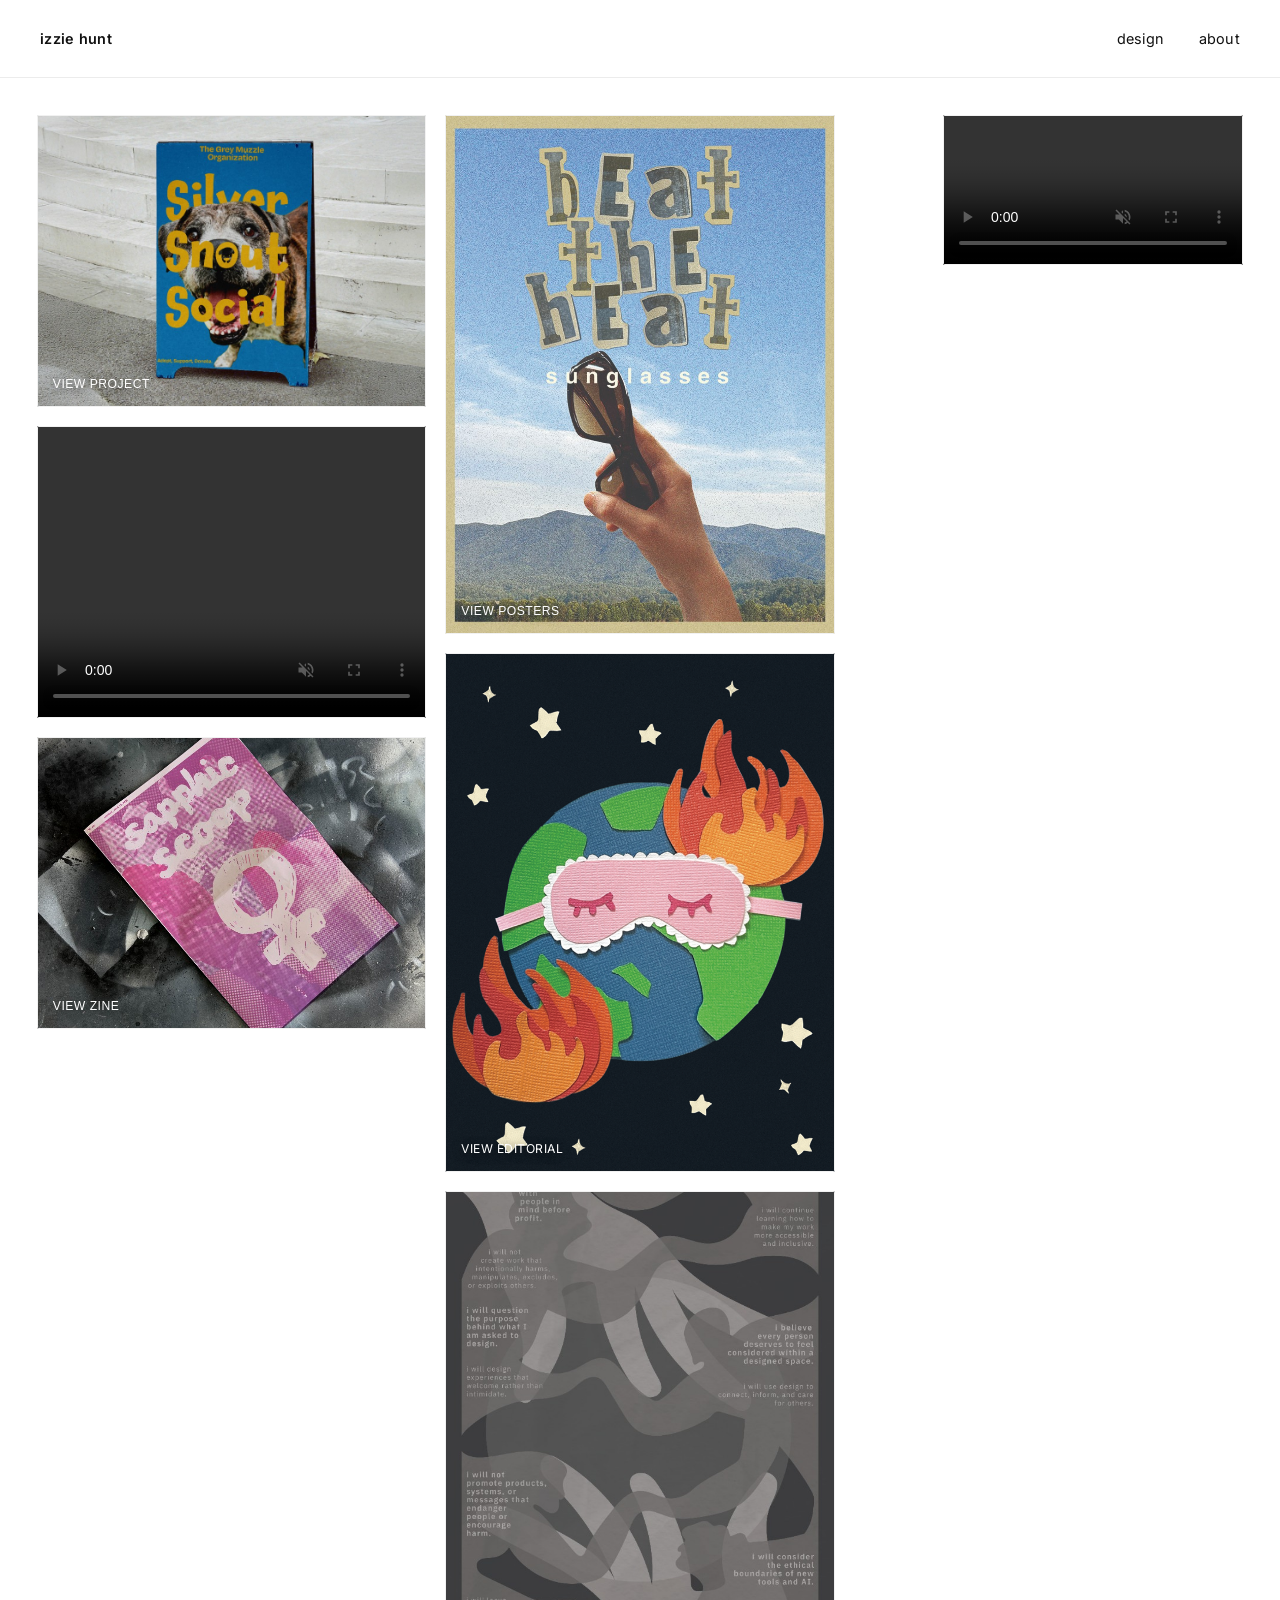
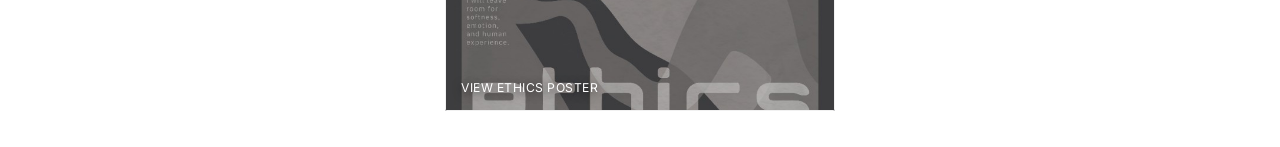
==== commit 300efb38: "chnages" ====
--- a/index.html
+++ b/index.html
@@ -61,35 +61,20 @@
               aria-label="DSGN 103 PO4 — grid motion piece"
             ></video>
           </article>
-          <div
-            class="zine-scroll-strip"
-            role="region"
-            aria-label="Sapphic Scoop zine mockups — scroll horizontally"
-          >
-            <div class="zine-scroll-strip__inner">
-              <figure class="zine-scroll-strip__item">
-                <img
-                  src="./assets/sapphic-zine-cover.png"
-                  alt="Sapphic Scoop zine cover mockup"
-                  loading="lazy"
-                />
-              </figure>
-              <figure class="zine-scroll-strip__item">
-                <img
-                  src="./assets/sapphic-zine-inside.png"
-                  alt="Sapphic Scoop zine inside spread — Local News"
-                  loading="lazy"
-                />
-              </figure>
-              <figure class="zine-scroll-strip__item">
-                <img
-                  src="./assets/sapphic-zine-dear-sapphic.png"
-                  alt="Sapphic Scoop zine back page — Dear Sapphic advice column"
-                  loading="lazy"
-                />
-              </figure>
-            </div>
-          </div>
+          <article class="work work-landscape featured-work gallery__zine">
+            <button
+              type="button"
+              class="work-link"
+              id="openZineGallery"
+              aria-label="Open Sapphic Scoop zine mockups"
+            >
+              <img
+                src="./assets/sapphic-zine-cover.png"
+                alt="Sapphic Scoop zine cover mockup"
+              />
+              <span class="slot-label">View zine</span>
+            </button>
+          </article>
         </div>
         <div
           class="gallery__middle-stack"
@@ -216,6 +201,32 @@
       </button>
     </div>
 
+    <div
+      class="lightbox lightbox--zine"
+      id="zineLightbox"
+      aria-hidden="true"
+      role="dialog"
+      aria-label="Sapphic Scoop zine mockups"
+    >
+      <button
+        class="lightbox-close"
+        id="closeZineLightbox"
+        type="button"
+        aria-label="Close zine gallery"
+      >
+        &times;
+      </button>
+      <button class="lightbox-nav prev" id="prevZine" type="button" aria-label="Previous image">
+        &#10094;
+      </button>
+      <figure class="lightbox-content">
+        <img id="zineLightboxImage" src="" alt="" />
+      </figure>
+      <button class="lightbox-nav next" id="nextZine" type="button" aria-label="Next image">
+        &#10095;
+      </button>
+    </div>
+
     <script>
       const projectImages = [
         {
@@ -273,22 +284,76 @@
       const nextPosterButton = document.getElementById("nextPoster");
       let posterCurrentIndex = 0;
 
+      const zineLightbox = document.getElementById("zineLightbox");
+      const zineLightboxImage = document.getElementById("zineLightboxImage");
+      const openZineButton = document.getElementById("openZineGallery");
+      const closeZineButton = document.getElementById("closeZineLightbox");
+      const prevZineButton = document.getElementById("prevZine");
+      const nextZineButton = document.getElementById("nextZine");
+      let zineCurrentIndex = 0;
+
+      const zineImages = [
+        {
+          src: "./assets/sapphic-zine-cover.png",
+          alt: "Sapphic Scoop zine cover mockup"
+        },
+        {
+          src: "./assets/sapphic-zine-inside.png",
+          alt: "Sapphic Scoop zine inside spread — Local News"
+        },
+        {
+          src: "./assets/sapphic-zine-dear-sapphic.png",
+          alt: "Sapphic Scoop zine back page — Dear Sapphic advice column"
+        }
+      ];
+
       function renderPoster(index) {
         const selected = posterImages[index];
         posterLightboxImage.src = selected.src;
         posterLightboxImage.alt = selected.alt;
       }
 
+      function renderZine(index) {
+        const selected = zineImages[index];
+        zineLightboxImage.src = selected.src;
+        zineLightboxImage.alt = selected.alt;
+      }
+
+      function closeZineLightbox() {
+        zineLightbox.classList.remove("is-open");
+        zineLightbox.setAttribute("aria-hidden", "true");
+        if (
+          !lightbox.classList.contains("is-open") &&
+          !posterLightbox.classList.contains("is-open")
+        ) {
+          document.body.classList.remove("no-scroll");
+        }
+      }
+
       function closePosterLightbox() {
         posterLightbox.classList.remove("is-open");
         posterLightbox.setAttribute("aria-hidden", "true");
-        if (!lightbox.classList.contains("is-open")) {
+        if (
+          !lightbox.classList.contains("is-open") &&
+          !zineLightbox.classList.contains("is-open")
+        ) {
           document.body.classList.remove("no-scroll");
         }
+      }
+
+      function openZineLightbox() {
+        closeLightbox();
+        closePosterLightbox();
+        zineCurrentIndex = 0;
+        renderZine(zineCurrentIndex);
+        zineLightbox.classList.add("is-open");
+        zineLightbox.setAttribute("aria-hidden", "false");
+        document.body.classList.add("no-scroll");
       }
 
       function openPosterLightbox() {
         closeLightbox();
+        closeZineLightbox();
         posterCurrentIndex = 0;
         renderPoster(posterCurrentIndex);
         posterLightbox.classList.add("is-open");
@@ -307,8 +372,20 @@
         renderPoster(posterCurrentIndex);
       }
 
+      function showZinePrevious() {
+        zineCurrentIndex =
+          (zineCurrentIndex - 1 + zineImages.length) % zineImages.length;
+        renderZine(zineCurrentIndex);
+      }
+
+      function showZineNext() {
+        zineCurrentIndex = (zineCurrentIndex + 1) % zineImages.length;
+        renderZine(zineCurrentIndex);
+      }
+
       function openLightbox() {
         closePosterLightbox();
+        closeZineLightbox();
         renderImage(currentIndex);
         lightbox.classList.add("is-open");
         lightbox.setAttribute("aria-hidden", "false");
@@ -318,7 +395,10 @@
       function closeLightbox() {
         lightbox.classList.remove("is-open");
         lightbox.setAttribute("aria-hidden", "true");
-        if (!posterLightbox.classList.contains("is-open")) {
+        if (
+          !posterLightbox.classList.contains("is-open") &&
+          !zineLightbox.classList.contains("is-open")
+        ) {
           document.body.classList.remove("no-scroll");
         }
       }
@@ -353,6 +433,17 @@
       posterLightbox.addEventListener("click", (event) => {
         if (event.target === posterLightbox) {
           closePosterLightbox();
+        }
+      });
+
+      openZineButton.addEventListener("click", openZineLightbox);
+      closeZineButton.addEventListener("click", closeZineLightbox);
+      prevZineButton.addEventListener("click", showZinePrevious);
+      nextZineButton.addEventListener("click", showZineNext);
+
+      zineLightbox.addEventListener("click", (event) => {
+        if (event.target === zineLightbox) {
+          closeZineLightbox();
         }
       });
 
@@ -369,12 +460,25 @@
 
       document.addEventListener("keydown", (event) => {
         if (event.key === "Escape") {
+          if (zineLightbox.classList.contains("is-open")) {
+            closeZineLightbox();
+            return;
+          }
           if (posterLightbox.classList.contains("is-open")) {
             closePosterLightbox();
             return;
           }
           if (lightbox.classList.contains("is-open")) {
             closeLightbox();
+          }
+          return;
+        }
+        if (zineLightbox.classList.contains("is-open")) {
+          if (event.key === "ArrowLeft") {
+            showZinePrevious();
+          }
+          if (event.key === "ArrowRight") {
+            showZineNext();
           }
           return;
         }
--- a/styles.css
+++ b/styles.css
@@ -79,53 +79,8 @@
 
 .gallery__left-stack .gallery__mia,
 .gallery__left-stack .gallery__grid-video,
-.gallery__left-stack .zine-scroll-strip {
-  width: 100%;
-}
-
-.zine-scroll-strip {
-  position: relative;
-  min-width: 0;
-  border-radius: 2px;
-  overflow: hidden;
-  background-image: linear-gradient(140deg, #e3e3e3 0%, #f8f8f8 100%);
-}
-
-.zine-scroll-strip::after {
-  content: "";
-  position: absolute;
-  inset: 0;
-  border: 1px solid #f1f1f1;
-  border-radius: 2px;
-  pointer-events: none;
-  z-index: 1;
-}
-
-.zine-scroll-strip__inner {
-  display: flex;
-  flex-direction: row;
-  gap: clamp(0.5rem, 1vw, 0.75rem);
-  overflow-x: auto;
-  overflow-y: hidden;
-  padding: clamp(0.5rem, 1vw, 0.65rem);
-  scroll-snap-type: x proximity;
-  -webkit-overflow-scrolling: touch;
-  overscroll-behavior-x: contain;
-}
-
-.zine-scroll-strip__item {
-  margin: 0;
-  flex: 0 0 auto;
-  scroll-snap-align: start;
-}
-
-.zine-scroll-strip__item img {
-  display: block;
-  height: clamp(200px, 28vw, 320px);
-  width: auto;
-  max-width: none;
-  border-radius: 2px;
-  box-shadow: 0 1px 3px rgba(0, 0, 0, 0.08);
+.gallery__left-stack .gallery__zine {
+  width: 100%;
 }
 
 .gallery--placed .gallery__middle-stack {
@@ -181,7 +136,19 @@
 .gallery--placed .gallery__flicker.work-landscape {
   aspect-ratio: unset;
   min-height: 0;
-  align-self: stretch;
+  align-self: start;
+  width: fit-content;
+  max-width: 100%;
+  justify-self: end;
+  display: flex;
+  justify-content: flex-end;
+}
+
+.gallery--placed .gallery__flicker .grid-video-el {
+  width: auto;
+  height: auto;
+  max-width: 100%;
+  object-fit: contain;
 }
 
 .work {
@@ -363,7 +330,8 @@
   right: 1.1rem;
 }
 
-.lightbox--posters .lightbox-close {
+.lightbox--posters .lightbox-close,
+.lightbox--zine .lightbox-close {
   z-index: 3100;
 }
 
@@ -397,12 +365,15 @@
 
   .gallery.gallery--placed .gallery__flicker.work-landscape {
     align-self: stretch;
-    max-height: min(85vh, 720px);
+    justify-self: stretch;
+    width: 100%;
+    justify-content: center;
   }
 
   .gallery.gallery--placed .gallery__flicker .grid-video-el {
-    max-height: min(85vh, 720px);
-    object-fit: cover;
+    max-width: 100%;
+    max-height: min(80vh, 900px);
+    object-fit: contain;
   }
 
   .work-landscape,
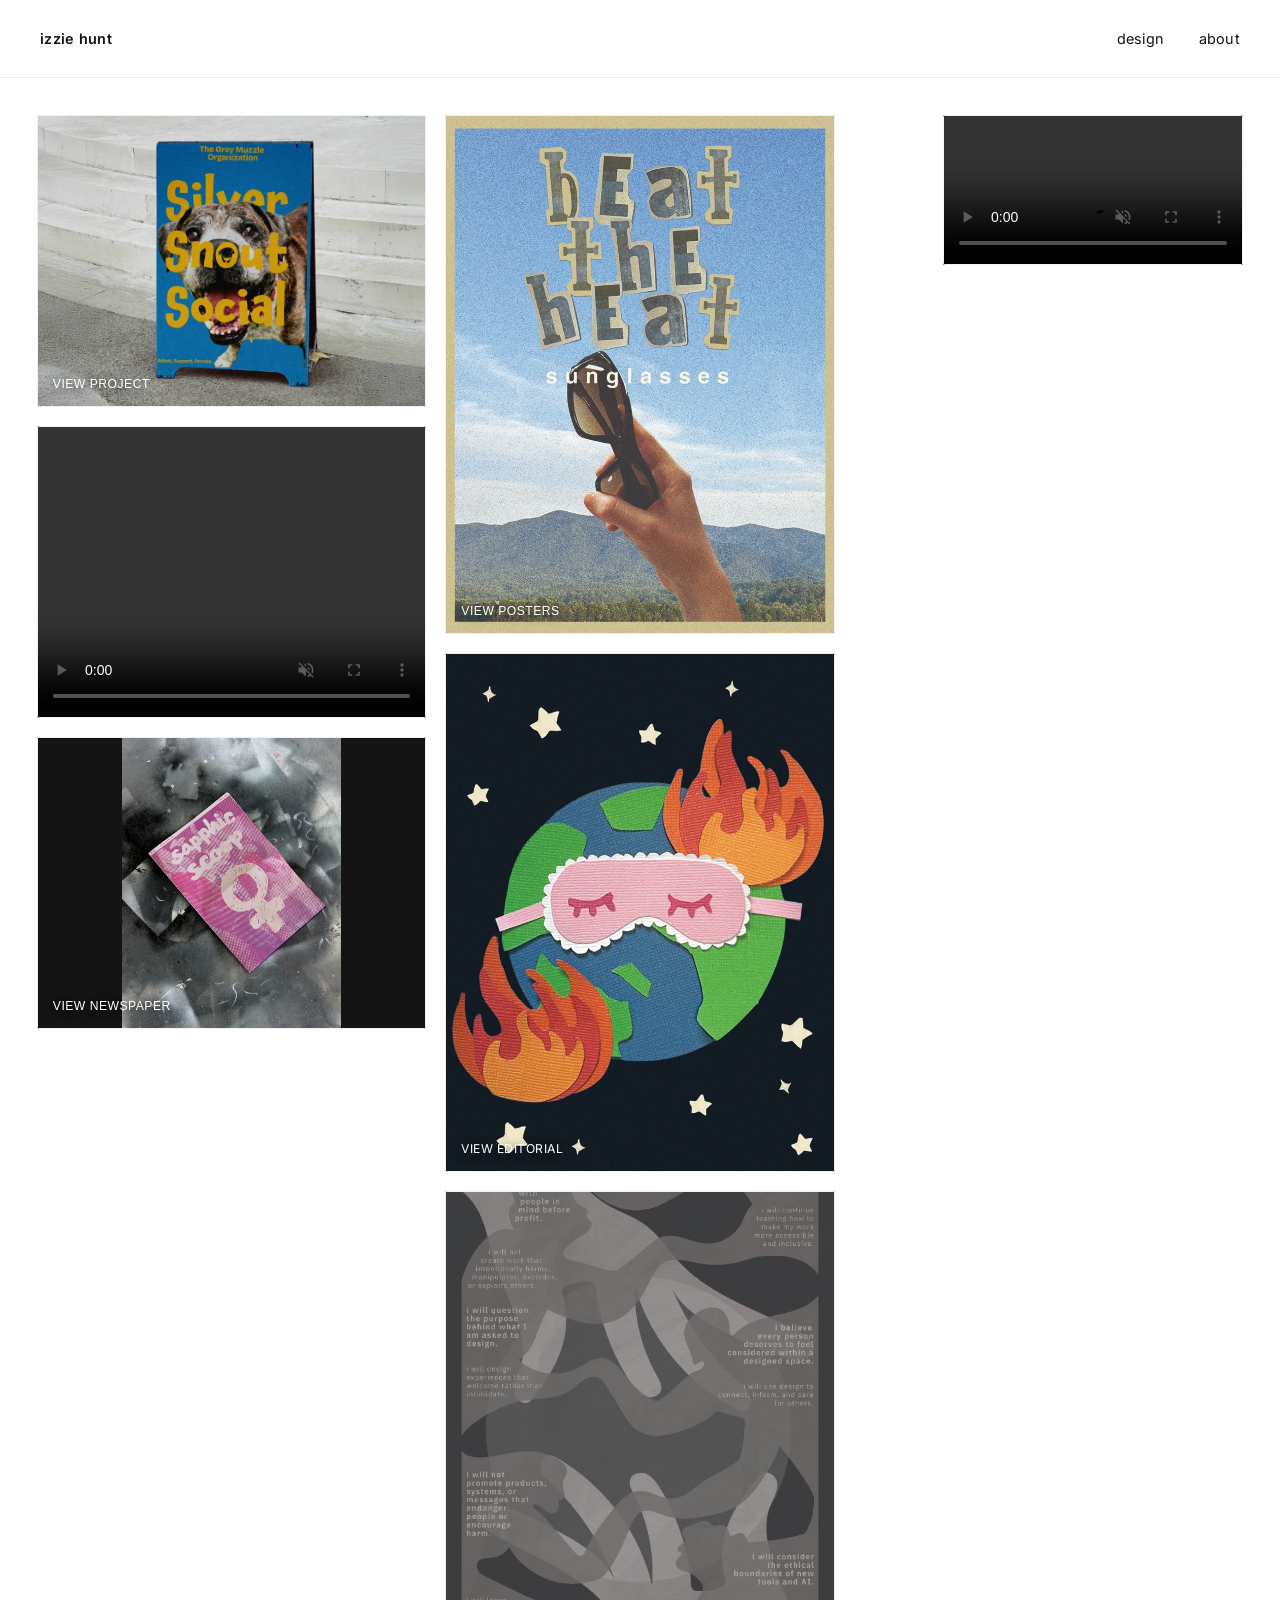
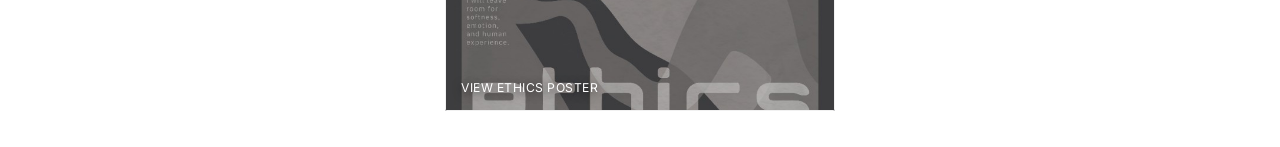
==== commit 1baf4fe0: "changes" ====
--- a/index.html
+++ b/index.html
@@ -30,7 +30,7 @@
         <div
           class="gallery__left-stack"
           role="group"
-          aria-label="Silver Snout Social project, motion grid, and Sapphic Scoop zine"
+          aria-label="Silver Snout Social project, motion grid, and Sapphic Scoop newspaper"
         >
           <article class="work work-landscape featured-work gallery__mia">
             <button
@@ -66,13 +66,13 @@
               type="button"
               class="work-link"
               id="openZineGallery"
-              aria-label="Open Sapphic Scoop zine mockups"
+              aria-label="Open Sapphic Scoop newspaper mockups"
             >
               <img
                 src="./assets/sapphic-zine-cover.png"
-                alt="Sapphic Scoop zine cover mockup"
+                alt="Sapphic Scoop newspaper cover mockup"
               />
-              <span class="slot-label">View zine</span>
+              <span class="slot-label">View newspaper</span>
             </button>
           </article>
         </div>
@@ -206,13 +206,13 @@
       id="zineLightbox"
       aria-hidden="true"
       role="dialog"
-      aria-label="Sapphic Scoop zine mockups"
+      aria-label="Sapphic Scoop newspaper mockups"
     >
       <button
         class="lightbox-close"
         id="closeZineLightbox"
         type="button"
-        aria-label="Close zine gallery"
+        aria-label="Close newspaper gallery"
       >
         &times;
       </button>
@@ -295,15 +295,15 @@
       const zineImages = [
         {
           src: "./assets/sapphic-zine-cover.png",
-          alt: "Sapphic Scoop zine cover mockup"
+          alt: "Sapphic Scoop newspaper cover mockup"
         },
         {
           src: "./assets/sapphic-zine-inside.png",
-          alt: "Sapphic Scoop zine inside spread — Local News"
+          alt: "Sapphic Scoop newspaper inside spread — Local News"
         },
         {
           src: "./assets/sapphic-zine-dear-sapphic.png",
-          alt: "Sapphic Scoop zine back page — Dear Sapphic advice column"
+          alt: "Sapphic Scoop newspaper page — Dear Sapphic advice column"
         }
       ];
 
--- a/styles.css
+++ b/styles.css
@@ -159,6 +159,11 @@
   background-image: linear-gradient(140deg, #e3e3e3 0%, #f8f8f8 100%);
 }
 
+.work.gallery__zine {
+  background-color: #141414;
+  background-image: none;
+}
+
 .work-link {
   appearance: none;
   width: 100%;
@@ -181,6 +186,14 @@
 
 .featured-work:hover img {
   transform: scale(1.015);
+}
+
+.gallery__zine.featured-work img {
+  object-fit: contain;
+}
+
+.gallery__zine.featured-work:hover img {
+  transform: none;
 }
 
 .work::after {
@@ -282,15 +295,31 @@
 
 .lightbox-content {
   margin: 0;
-  width: min(92vw, 1300px);
+  width: auto;
+  max-width: min(92vw, 1300px);
   max-height: 88vh;
+  display: flex;
+  align-items: center;
+  justify-content: center;
 }
 
 .lightbox-content img {
-  width: 100%;
+  width: auto;
+  height: auto;
+  max-width: 100%;
   max-height: 88vh;
   object-fit: contain;
   display: block;
+}
+
+.lightbox--zine .lightbox-content {
+  max-width: min(98vw, 2200px);
+  max-height: 95vh;
+}
+
+.lightbox--zine .lightbox-content img {
+  max-width: min(98vw, 2200px);
+  max-height: 95vh;
 }
 
 .lightbox-close,
